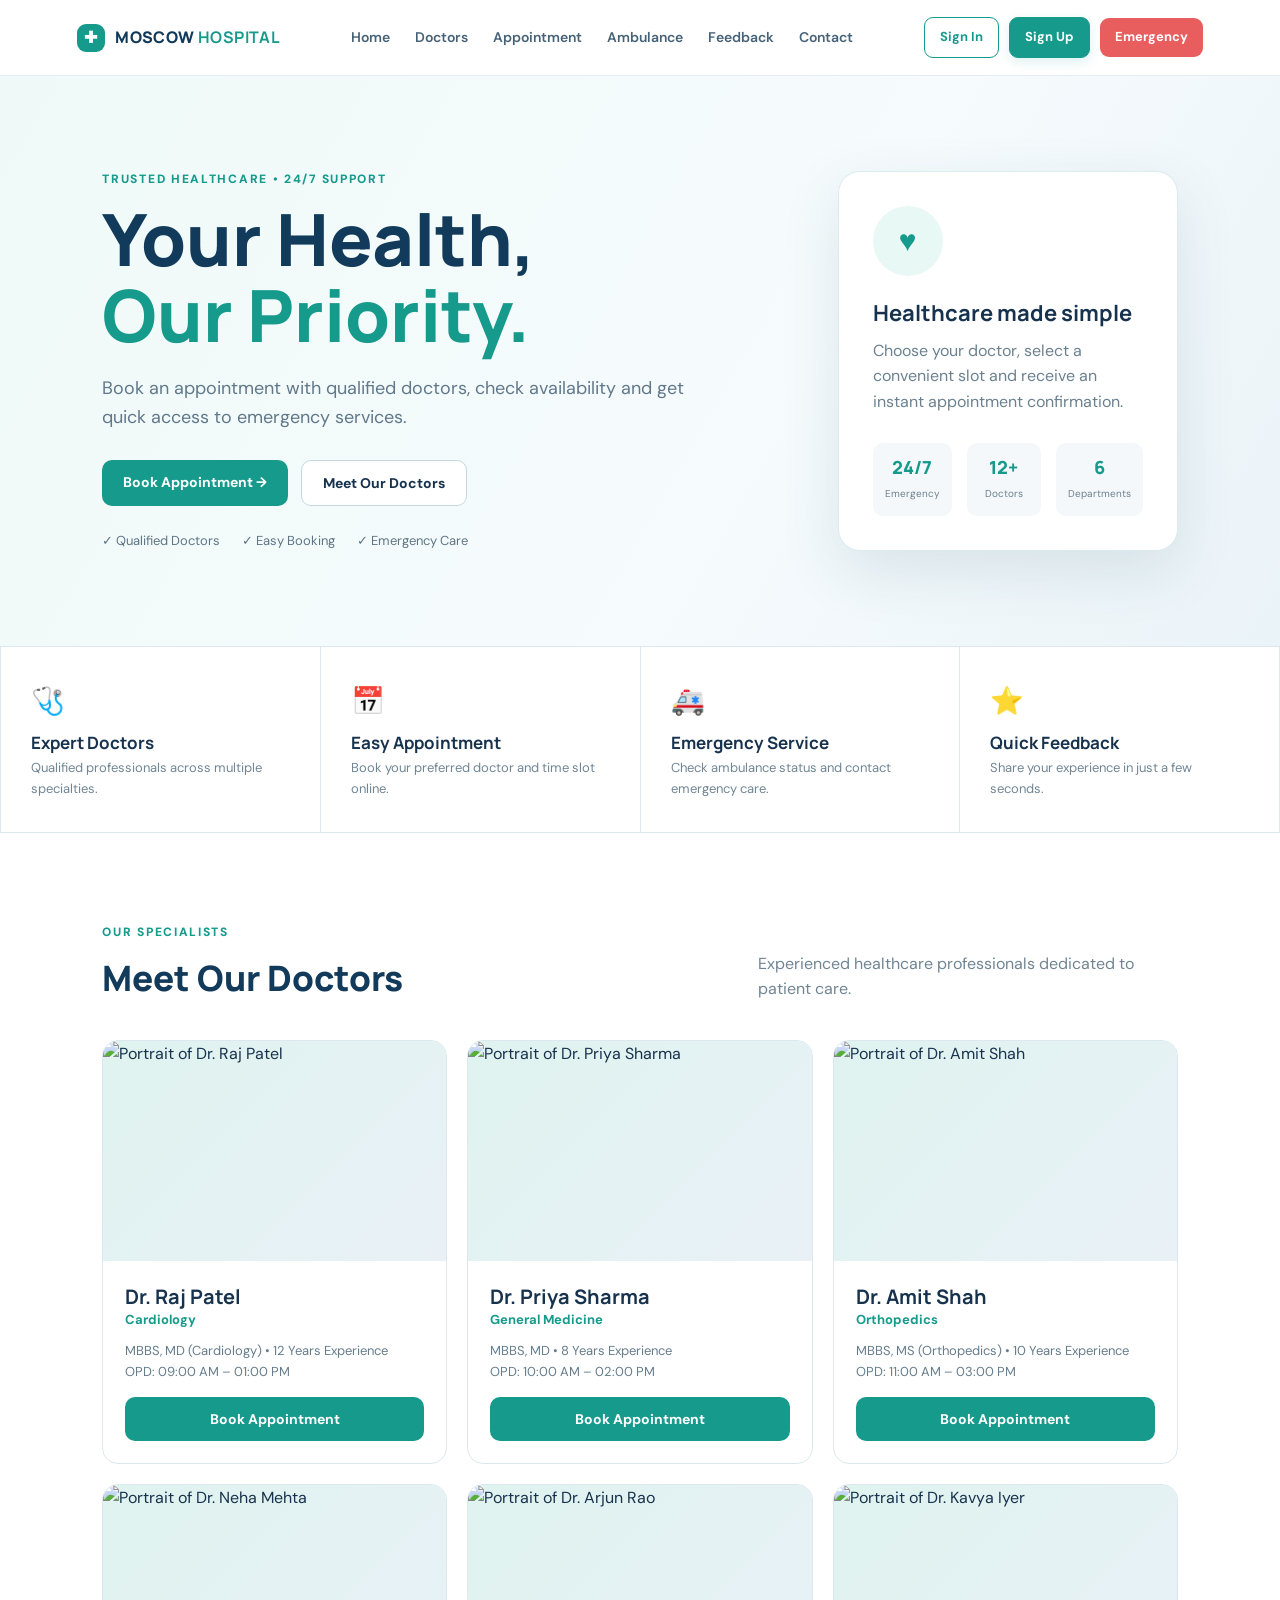
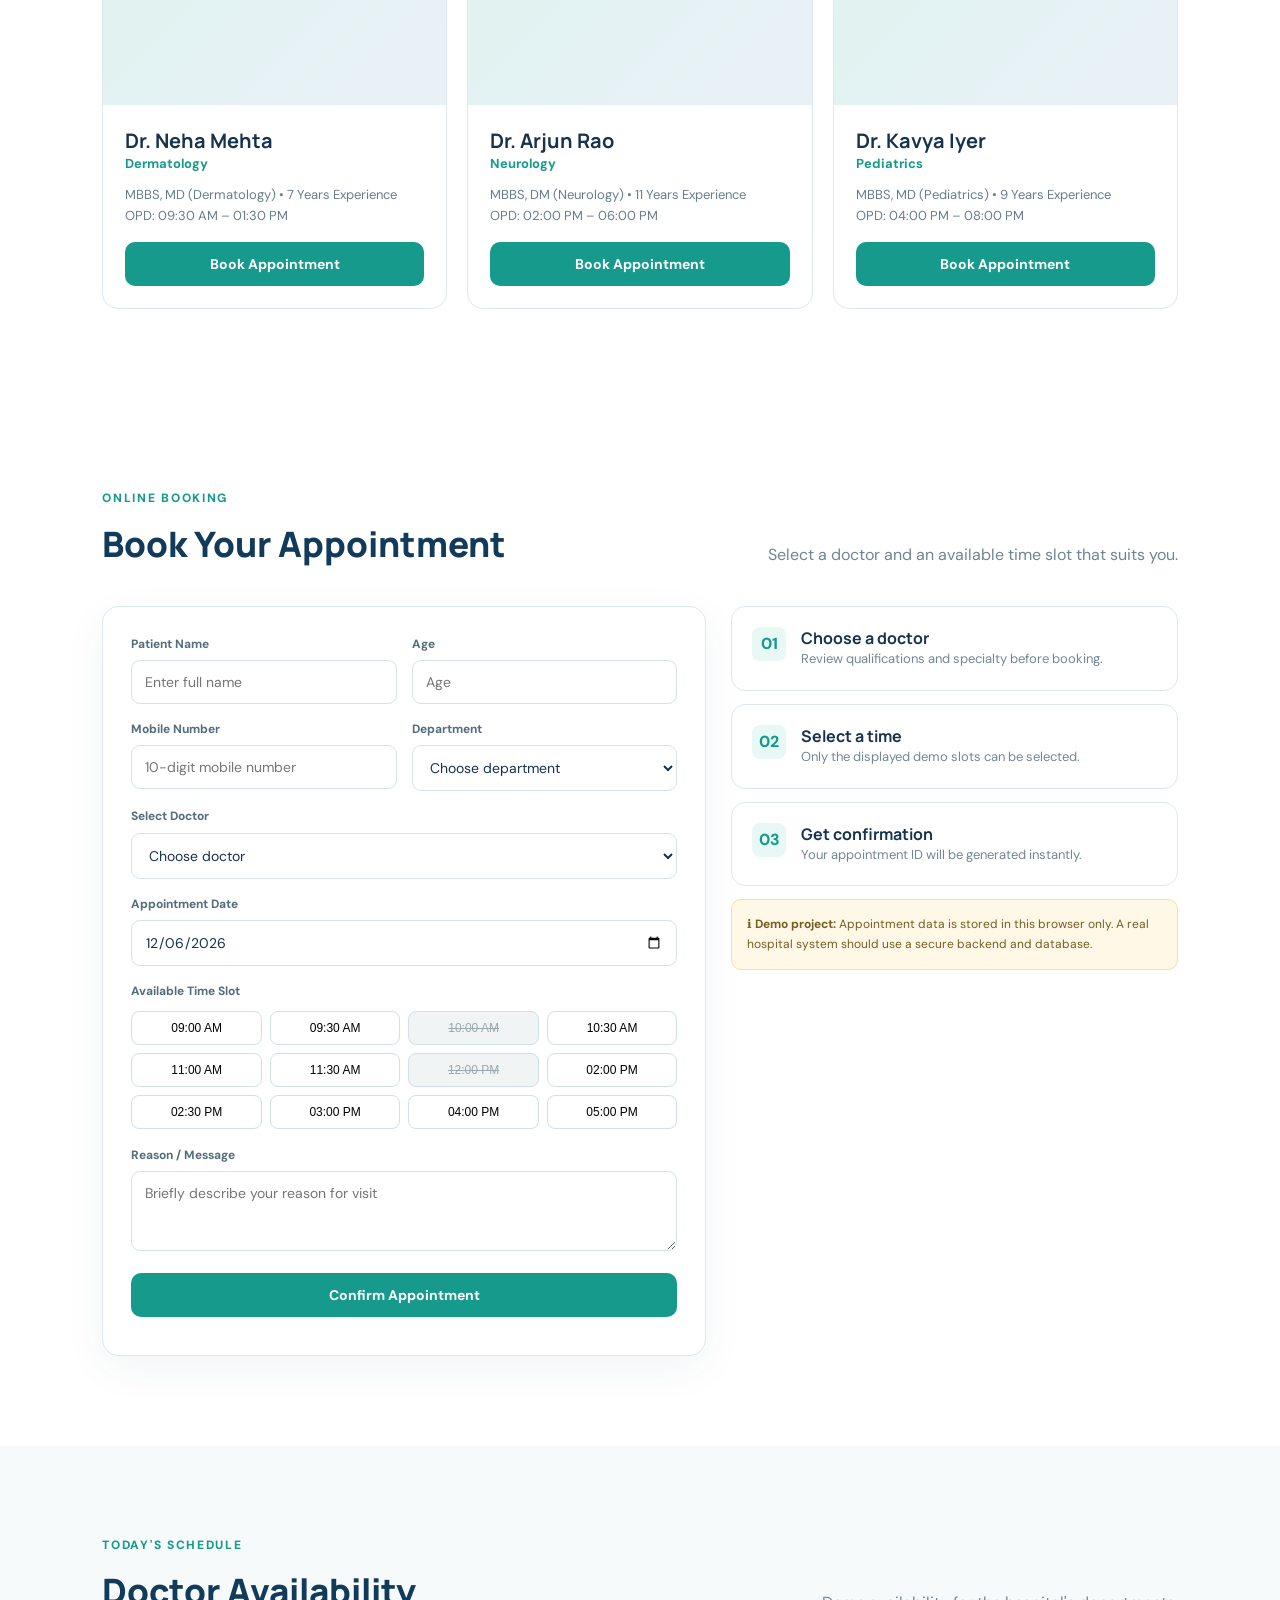
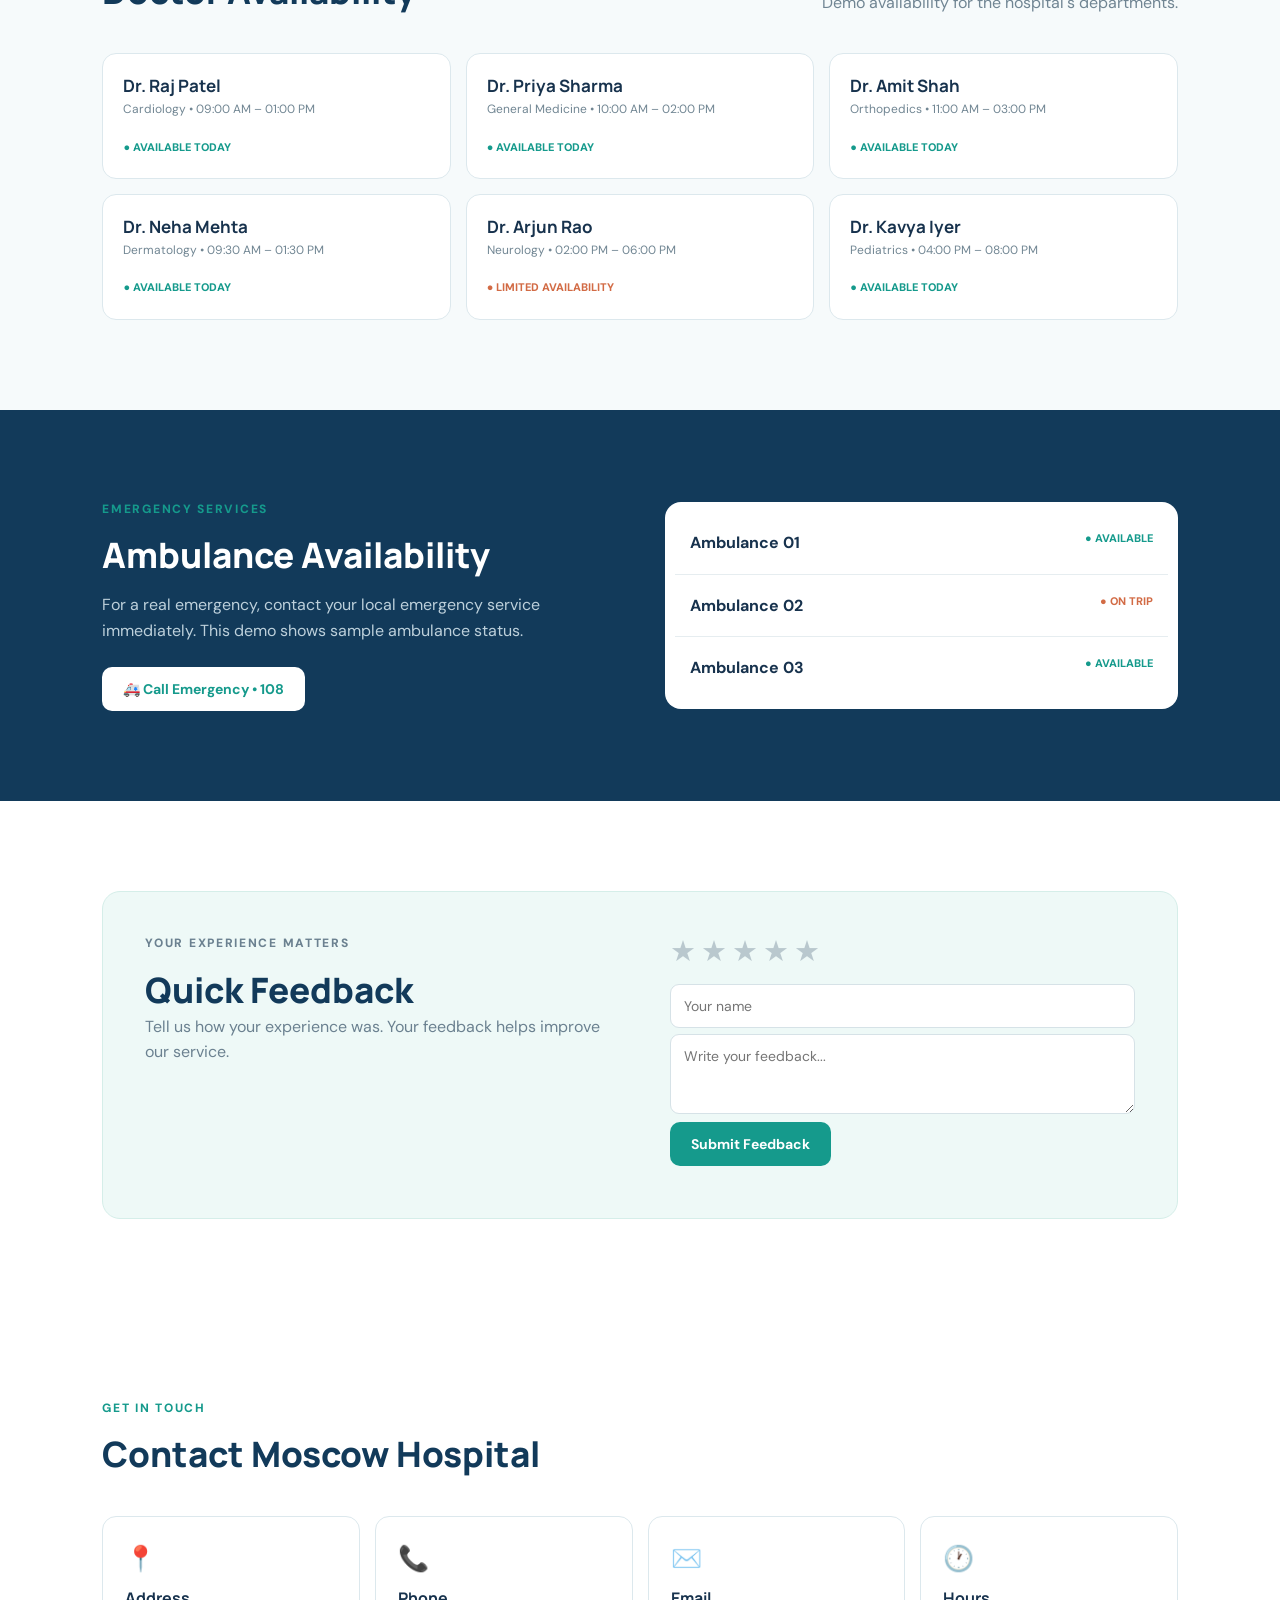
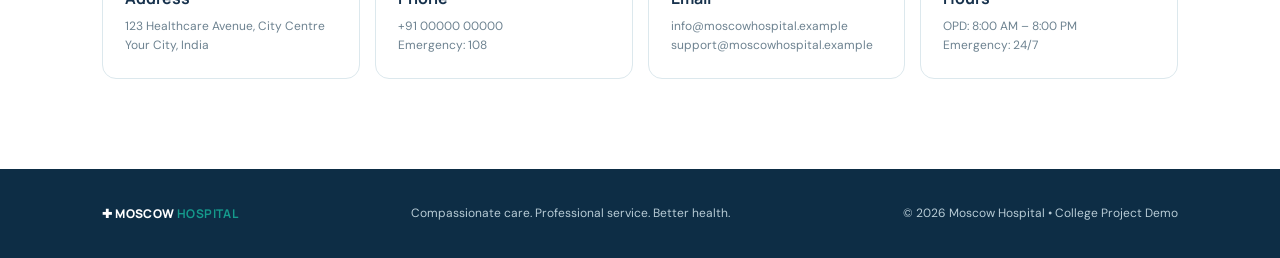
==== index.html @ c0f3699e "Project is Completed for Now Nothing to Change" ====
<!DOCTYPE html>
<html lang="en">
<head>
  <meta charset="UTF-8">
  <meta name="viewport" content="width=device-width, initial-scale=1.0">
  <title>Moscow Hospital | Appointment & Emergency Care</title>
  <link rel="stylesheet" href="css/style.css">
</head>
<body>
<header class="navbar">
  <div class="logo"><span>✚</span> MOSCOW <b>HOSPITAL</b></div>
  <nav>
    <a href="#home">Home</a><a href="#doctors">Doctors</a><a href="#appointment">Appointment</a>
    <a href="#ambulance">Ambulance</a><a href="#feedback">Feedback</a><a href="#contact">Contact</a>
  </nav>
  <div class="nav-actions">
    <a class="auth-btn signin-btn" href="#signin" id="openSignIn">Sign In</a>
    <a class="auth-btn signup-btn" href="#signup" id="openSignUp">Sign Up</a>
    <a class="emergency-mini" href="tel:+911080">Emergency</a>
  </div>
</header>

<main>
<section id="home" class="hero">
  <div class="hero-content">
    <p class="eyebrow">TRUSTED HEALTHCARE • 24/7 SUPPORT</p>
    <h1>Your Health,<br><span>Our Priority.</span></h1>
    <p class="hero-text">Book an appointment with qualified doctors, check availability and get quick access to emergency services.</p>
    <div class="hero-buttons">
      <a class="btn primary" href="#appointment">Book Appointment →</a>
      <a class="btn outline" href="#doctors">Meet Our Doctors</a>
    </div>
    <div class="trust-row"><span>✓ Qualified Doctors</span><span>✓ Easy Booking</span><span>✓ Emergency Care</span></div>
  </div>
  <div class="hero-card">
    <div class="pulse">♥</div>
    <h3>Healthcare made simple</h3>
    <p>Choose your doctor, select a convenient slot and receive an instant appointment confirmation.</p>
    <div class="stats"><div><strong>24/7</strong><small>Emergency</small></div><div><strong>12+</strong><small>Doctors</small></div><div><strong>6</strong><small>Departments</small></div></div>
  </div>
</section>

<section class="features">
  <div><span>🩺</span><h3>Expert Doctors</h3><p>Qualified professionals across multiple specialties.</p></div>
  <div><span>📅</span><h3>Easy Appointment</h3><p>Book your preferred doctor and time slot online.</p></div>
  <div><span>🚑</span><h3>Emergency Service</h3><p>Check ambulance status and contact emergency care.</p></div>
  <div><span>⭐</span><h3>Quick Feedback</h3><p>Share your experience in just a few seconds.</p></div>
</section>

<section id="doctors" class="section">
  <div class="section-heading"><div><p class="eyebrow">OUR SPECIALISTS</p><h2>Meet Our Doctors</h2></div><p>Experienced healthcare professionals dedicated to patient care.</p></div>
  <div class="doctor-grid" id="doctorGrid"></div>
</section>

<section id="appointment" class="section booking-section">
  <div class="section-heading"><div><p class="eyebrow">ONLINE BOOKING</p><h2>Book Your Appointment</h2></div><p>Select a doctor and an available time slot that suits you.</p></div>
  <div class="booking-layout">
    <form id="appointmentForm" class="form-card">
      <div class="form-row"><label>Patient Name<input id="patientName" required placeholder="Enter full name"></label><label>Age<input id="age" type="number" min="1" max="120" required placeholder="Age"></label></div>
      <div class="form-row"><label>Mobile Number<input id="mobile" required pattern="[0-9]{10}" placeholder="10-digit mobile number"></label><label>Department<select id="department" required></select></label></div>
      <label>Select Doctor<select id="doctor" required></select></label>
      <label>Appointment Date<input id="date" type="date" required></label>
      <label>Available Time Slot</label>
      <div id="slots" class="slots"></div>
      <label>Reason / Message<textarea id="reason" rows="3" placeholder="Briefly describe your reason for visit"></textarea></label>
      <button class="btn primary full" type="submit">Confirm Appointment</button>
      <p id="bookingMessage" class="message"></p>
    </form>
    <div class="appointment-info">
      <div class="info-box"><span>01</span><div><h3>Choose a doctor</h3><p>Review qualifications and specialty before booking.</p></div></div>
      <div class="info-box"><span>02</span><div><h3>Select a time</h3><p>Only the displayed demo slots can be selected.</p></div></div>
      <div class="info-box"><span>03</span><div><h3>Get confirmation</h3><p>Your appointment ID will be generated instantly.</p></div></div>
      <div class="notice">ℹ <b>Demo project:</b> Appointment data is stored in this browser only. A real hospital system should use a secure backend and database.</div>
    </div>
  </div>
</section>

<section id="availability" class="section light">
  <div class="section-heading"><div><p class="eyebrow">TODAY'S SCHEDULE</p><h2>Doctor Availability</h2></div><p>Demo availability for the hospital's departments.</p></div>
  <div class="availability-grid" id="availabilityGrid"></div>
</section>

<section id="ambulance" class="section ambulance-section">
  <div class="ambulance-content"><p class="eyebrow">EMERGENCY SERVICES</p><h2>Ambulance Availability</h2><p>For a real emergency, contact your local emergency service immediately. This demo shows sample ambulance status.</p><a class="btn white" href="tel:108">🚑 Call Emergency • 108</a></div>
  <div class="ambulance-board"><div class="amb-row"><b>Ambulance 01</b><span class="available">● AVAILABLE</span></div><div class="amb-row"><b>Ambulance 02</b><span class="busy">● ON TRIP</span></div><div class="amb-row"><b>Ambulance 03</b><span class="available">● AVAILABLE</span></div></div>
</section>

<section id="feedback" class="section">
  <div class="feedback-card">
    <div><p class="eyebrow">YOUR EXPERIENCE MATTERS</p><h2>Quick Feedback</h2><p>Tell us how your experience was. Your feedback helps improve our service.</p></div>
    <form id="feedbackForm"><div class="stars" id="stars"><button type="button" data-rating="1">★</button><button type="button" data-rating="2">★</button><button type="button" data-rating="3">★</button><button type="button" data-rating="4">★</button><button type="button" data-rating="5">★</button></div><input id="feedbackName" required placeholder="Your name"><textarea id="feedbackText" required rows="3" placeholder="Write your feedback..."></textarea><button class="btn primary" type="submit">Submit Feedback</button><p id="feedbackMessage" class="message"></p></form>
  </div>
</section>

<section id="contact" class="section contact">
  <div class="section-heading"><div><p class="eyebrow">GET IN TOUCH</p><h2>Contact Moscow Hospital</h2></div></div>
  <div class="contact-grid"><div><span>📍</span><h3>Address</h3><p>123 Healthcare Avenue, City Centre<br>Your City, India</p></div><div><span>📞</span><h3>Phone</h3><p>+91 00000 00000<br>Emergency: 108</p></div><div><span>✉️</span><h3>Email</h3><p>info@moscowhospital.example<br>support@moscowhospital.example</p></div><div><span>🕐</span><h3>Hours</h3><p>OPD: 8:00 AM – 8:00 PM<br>Emergency: 24/7</p></div></div>
</section>
</main>

<footer><div class="logo">✚ MOSCOW <b>HOSPITAL</b></div><p>Compassionate care. Professional service. Better health.</p><p>© 2026 Moscow Hospital • College Project Demo</p></footer>
<div id="modal" class="modal"><div class="modal-box"><button id="closeModal" class="close">×</button><div class="success-icon">✓</div><h2>Appointment Confirmed!</h2><p id="confirmation"></p><button class="btn primary" id="printBtn">Print Confirmation</button></div></div>
<div id="authModal" class="auth-modal" aria-hidden="true">
  <div class="auth-panel" role="dialog" aria-modal="true" aria-labelledby="authTitle">
    <button type="button" id="closeAuth" class="auth-close" aria-label="Close">×</button>
    <div class="auth-brand"><span>✚</span> MOSCOW <b>HOSPITAL</b></div>
    <p class="eyebrow" id="authEyebrow">WELCOME BACK</p>
    <h2 id="authTitle">Sign in to your account</h2>
    <p class="auth-intro">Manage your hospital appointments with ease.</p>
    <div class="auth-tabs">
      <button type="button" id="signInTab" class="auth-tab active">Sign In</button>
      <button type="button" id="signUpTab" class="auth-tab">Sign Up</button>
    </div>
    <form id="signInForm" class="auth-form">
      <label>Email address<input type="email" id="signInEmail" placeholder="you@example.com" required></label>
      <label>Password<input type="password" id="signInPassword" placeholder="Enter your password" required minlength="6"></label>
      <button type="submit" class="btn primary full">Sign In</button>
    </form>
    <form id="signUpForm" class="auth-form" hidden>
      <label>Full name<input type="text" id="signUpName" placeholder="Enter your full name" required></label>
      <label>Email address<input type="email" id="signUpEmail" placeholder="you@example.com" required></label>
      <label>Create password<input type="password" id="signUpPassword" placeholder="At least 6 characters" required minlength="6"></label>
      <button type="submit" class="btn primary full">Create Account</button>
    </form>
    <p id="authMessage" class="auth-message" role="status"></p>
    <p class="auth-disclaimer">Demo interface only. Secure sign-in requires a backend and database.</p>
  </div>
</div>
<script src="js/script.js"></script>
</body>
</html>
---- css/style.css ----
@import url('https://fonts.googleapis.com/css2?family=DM+Sans:wght@400;500;600;700&family=Manrope:wght@600;700;800&display=swap');
*{box-sizing:border-box;margin:0;padding:0}html{scroll-behavior:smooth}body{font-family:'DM Sans',sans-serif;color:#17324d;background:#fff;line-height:1.6}.navbar{height:76px;display:flex;align-items:center;justify-content:space-between;padding:0 6%;position:sticky;top:0;background:rgba(255,255,255,.96);backdrop-filter:blur(12px);z-index:20;border-bottom:1px solid #e7eef3}.logo{font-family:Manrope;font-weight:800;letter-spacing:.4px;color:#123a5a}.logo span{display:inline-grid;place-items:center;background:#159a8c;color:#fff;border-radius:9px;width:28px;height:28px;margin-right:7px}.logo b{color:#159a8c}nav{display:flex;gap:25px}nav a{color:#466277;text-decoration:none;font-size:14px;font-weight:600}nav a:hover{color:#159a8c}.emergency-mini{background:#e85d5d;color:white;text-decoration:none;padding:9px 15px;border-radius:9px;font-weight:700;font-size:13px}.hero{min-height:570px;padding:80px 8%;display:flex;align-items:center;justify-content:space-between;background:linear-gradient(120deg,#effaf8,#f6fbfd 60%,#eaf3f8);gap:50px}.hero-content{max-width:670px}.eyebrow{color:#159a8c;font-weight:800;font-size:12px;letter-spacing:1.7px;margin-bottom:12px}.hero h1{font:800 clamp(42px,6vw,72px)/1.05 Manrope;color:#123a5a}.hero h1 span{color:#159a8c}.hero-text{font-size:18px;color:#61788a;max-width:610px;margin:22px 0 28px}.hero-buttons{display:flex;gap:13px;flex-wrap:wrap}.btn{display:inline-block;border:0;border-radius:10px;padding:13px 21px;font:700 14px 'DM Sans';text-decoration:none;cursor:pointer;transition:.2s}.btn:hover{transform:translateY(-2px)}.primary{background:#159a8c;color:#fff}.outline{border:1px solid #c5d8e1;color:#17324d;background:#fff}.white{background:#fff;color:#159a8c}.full{width:100%}.trust-row{display:flex;gap:22px;flex-wrap:wrap;color:#5f7585;font-size:13px;margin-top:25px}.hero-card{width:340px;background:#fff;border:1px solid #dcebef;border-radius:22px;padding:34px;box-shadow:0 20px 60px rgba(30,80,100,.12)}.pulse{width:70px;height:70px;display:grid;place-items:center;background:#e8f8f5;border-radius:50%;font-size:30px;color:#159a8c;margin-bottom:22px}.hero-card h3{font:700 22px Manrope}.hero-card p{color:#6b8190;margin:10px 0 28px}.stats{display:flex;gap:15px}.stats div{flex:1;background:#f4f8fa;padding:12px;border-radius:10px;text-align:center}.stats strong{display:block;color:#159a8c;font:800 18px Manrope}.stats small{font-size:10px;color:#6b8190}.features{display:grid;grid-template-columns:repeat(4,1fr);gap:1px;background:#dce8ed;padding:1px}.features>div{background:#fff;padding:32px 30px}.features span{font-size:27px}.features h3{font:700 17px Manrope;margin:9px 0 4px}.features p{font-size:13px;color:#718695}.section{padding:90px 8%;scroll-margin-top:70px}.section.light{background:#f6fafb}.section-heading{display:flex;justify-content:space-between;gap:40px;align-items:end;margin-bottom:38px}.section-heading h2,.feedback-card h2,.ambulance-section h2{font:800 35px Manrope;color:#123a5a}.section-heading>p{color:#708593;max-width:420px}.doctor-grid{display:grid;grid-template-columns:repeat(3,1fr);gap:20px}.doctor-card{border:1px solid #dce8ed;border-radius:16px;overflow:hidden;background:#fff}.doctor-photo{height:220px;background:linear-gradient(135deg,#dff3ef,#e9f1f7);overflow:hidden;position:relative}.doctor-photo img{width:100%;height:100%;display:block;object-fit:cover;object-position:center 30%;transition:transform .35s ease}.doctor-card:hover .doctor-photo img{transform:scale(1.04)}.doctor-body{padding:22px}.doctor-body h3{font:700 20px Manrope}.specialty{color:#159a8c;font-weight:700;font-size:13px}.qual{font-size:13px;color:#667d8c;margin:10px 0 15px}.doctor-body button{width:100%}.booking-section{background:#fff}.booking-layout{display:grid;grid-template-columns:1.15fr .85fr;gap:25px}.form-card{border:1px solid #dce8ed;border-radius:17px;padding:28px;background:#fff;box-shadow:0 12px 40px rgba(30,70,90,.06)}label{display:block;font-size:12px;font-weight:700;color:#536d7d;margin-bottom:16px}input,select,textarea{width:100%;border:1px solid #d6e2e7;border-radius:9px;padding:12px 13px;margin-top:6px;font:14px 'DM Sans';outline:none;color:#17324d;background:#fff}input:focus,select:focus,textarea:focus{border-color:#159a8c;box-shadow:0 0 0 3px #159a8c18}.form-row{display:grid;grid-template-columns:1fr 1fr;gap:15px}.slots{display:grid;grid-template-columns:repeat(4,1fr);gap:8px;margin:-6px 0 17px}.slot{border:1px solid #cfe0e6;background:#fff;border-radius:8px;padding:9px 4px;font-size:12px;cursor:pointer}.slot:hover,.slot.selected{background:#159a8c;color:#fff;border-color:#159a8c}.slot.booked{background:#f1f4f5;color:#9aa8af;text-decoration:line-through;cursor:not-allowed}.message{font-size:13px;margin-top:10px;color:#159a8c;font-weight:700}.appointment-info{display:flex;flex-direction:column;gap:13px}.info-box{display:flex;gap:15px;padding:20px;border:1px solid #dce8ed;border-radius:14px}.info-box>span{background:#e8f8f5;color:#159a8c;width:34px;height:34px;border-radius:8px;display:grid;place-items:center;font-weight:800}.info-box h3{font:700 16px Manrope}.info-box p{font-size:13px;color:#728793}.notice{background:#fff8e7;border:1px solid #f2dfaa;padding:15px;border-radius:10px;color:#755e22;font-size:12px}.availability-grid{display:grid;grid-template-columns:repeat(3,1fr);gap:15px}.availability-card{background:#fff;border:1px solid #dce8ed;border-radius:14px;padding:20px}.availability-card h3{font:700 17px Manrope}.availability-card p{font-size:12px;color:#718693;margin:3px 0 13px}.status{font-size:11px;font-weight:800}.status.available{color:#159a8c}.status.busy{color:#d26b45}.ambulance-section{background:#123a5a;color:#fff;display:grid;grid-template-columns:1fr 1fr;gap:50px;align-items:center}.ambulance-section h2{color:#fff}.ambulance-section p:not(.eyebrow){color:#bdd0db;margin:13px 0 24px;max-width:560px}.ambulance-board{background:#fff;border-radius:16px;padding:10px}.amb-row{display:flex;justify-content:space-between;padding:18px 15px;border-bottom:1px solid #e6edf0;color:#17324d}.amb-row:last-child{border:0}.available{color:#159a8c;font-size:11px;font-weight:800}.busy{color:#d26b45;font-size:11px;font-weight:800}.feedback-card{background:#eef9f7;border:1px solid #d5eee9;border-radius:18px;padding:42px;display:grid;grid-template-columns:1fr 1fr;gap:60px}.feedback-card p{color:#6b8190}.stars{display:flex;gap:5px;margin-bottom:10px}.stars button{border:0;background:none;color:#b9c8ce;font-size:29px;cursor:pointer}.stars button.active{color:#f2b84b}.contact-grid{display:grid;grid-template-columns:repeat(4,1fr);gap:15px}.contact-grid>div{border:1px solid #dce8ed;border-radius:14px;padding:22px}.contact-grid span{font-size:25px}.contact-grid h3{font:700 16px Manrope;margin:8px 0}.contact-grid p{font-size:12px;color:#6d8290}footer{background:#0d2d45;color:#b7cbd5;padding:35px 8%;display:flex;align-items:center;justify-content:space-between;gap:20px;font-size:12px}footer .logo{color:#fff}.modal{display:none;position:fixed;inset:0;background:#09253899;z-index:50;align-items:center;justify-content:center;padding:20px}.modal.show{display:flex}.modal-box{background:#fff;border-radius:18px;padding:38px;max-width:450px;width:100%;text-align:center;position:relative}.close{position:absolute;right:15px;top:10px;border:0;background:none;font-size:28px;color:#718693;cursor:pointer}.success-icon{margin:auto auto 14px;width:60px;height:60px;border-radius:50%;display:grid;place-items:center;background:#e8f8f5;color:#159a8c;font-size:30px;font-weight:800}.modal-box h2{font:800 25px Manrope}.modal-box p{color:#6c8290;margin:10px 0 22px;font-size:14px}@media(max-width:900px){nav{display:none}.hero{padding:60px 6%;flex-direction:column;align-items:flex-start}.hero-card{width:100%}.features,.doctor-grid,.availability-grid,.contact-grid{grid-template-columns:1fr 1fr}.booking-layout,.ambulance-section,.feedback-card{grid-template-columns:1fr}.section{padding:65px 6%}.section-heading{display:block}.section-heading>p{margin-top:10px}footer{flex-direction:column;align-items:flex-start}}@media(max-width:560px){.features,.doctor-grid,.availability-grid,.contact-grid,.form-row{grid-template-columns:1fr}.navbar{padding:0 4%}.emergency-mini{display:none}.hero{min-height:auto}.hero h1{font-size:44px}.slots{grid-template-columns:repeat(2,1fr)}.feedback-card{padding:25px}}

/* Header sign-in and sign-up actions */
.nav-actions{display:flex;align-items:center;gap:10px;flex-shrink:0}
.auth-btn{display:inline-flex;align-items:center;justify-content:center;padding:9px 15px;border-radius:9px;text-decoration:none;font-size:13px;font-weight:700;transition:.2s;white-space:nowrap}
.signin-btn{color:#159a8c;border:1px solid #159a8c;background:#fff}
.signin-btn:hover{background:#e8f8f5}
.signup-btn{color:#fff;background:#159a8c;border:1px solid #159a8c;box-shadow:0 4px 12px #159a8c24}
.signup-btn:hover{background:#117f75;transform:translateY(-1px)}
.auth-modal{display:none;position:fixed;inset:0;z-index:100;background:rgba(9,37,56,.64);backdrop-filter:blur(5px);align-items:center;justify-content:center;padding:20px}
.auth-modal.show{display:flex}
.auth-panel{position:relative;width:100%;max-width:440px;max-height:90vh;overflow:auto;background:#fff;border:1px solid #dcebef;border-radius:22px;padding:32px;box-shadow:0 24px 80px rgba(8,40,60,.25)}
.auth-close{position:absolute;right:17px;top:12px;border:0;background:none;font-size:30px;color:#718693;cursor:pointer}
.auth-brand{font-family:Manrope;font-weight:800;color:#123a5a;margin-bottom:25px;font-size:15px}
.auth-brand span{display:inline-grid;place-items:center;background:#159a8c;color:#fff;border-radius:8px;width:26px;height:26px;margin-right:6px}
.auth-brand b{color:#159a8c}
.auth-panel h2{font:800 25px Manrope;color:#123a5a;line-height:1.25}
.auth-intro{color:#718695;font-size:13px;margin:9px 0 20px}
.auth-tabs{display:grid;grid-template-columns:1fr 1fr;gap:5px;padding:5px;background:#f1f7f8;border-radius:10px;margin-bottom:20px}
.auth-tab{border:0;border-radius:7px;padding:10px;background:transparent;color:#61788a;font-weight:700;cursor:pointer}
.auth-tab.active{background:#fff;color:#159a8c;box-shadow:0 2px 8px #17324d12}
.auth-form label{margin-bottom:13px}
.auth-form input{margin-top:6px}
.auth-message{min-height:20px;font-size:12px;font-weight:700;color:#159a8c;margin-top:10px}
.auth-disclaimer{font-size:11px;color:#8798a2;border-top:1px solid #edf1f3;padding-top:13px;margin-top:12px}
@media(max-width:1100px){.navbar{padding:0 3%}nav{gap:13px}nav a{font-size:12px}.auth-btn{padding:8px 10px}}
@media(max-width:900px){.navbar{height:auto;min-height:76px;flex-wrap:wrap;gap:10px;padding:12px 5%}.nav-actions{margin-left:auto}.emergency-mini{display:inline-flex}nav{display:none}}
@media(max-width:480px){.nav-actions{gap:6px}.auth-btn{font-size:12px;padding:8px}.emergency-mini{display:none}.auth-panel{padding:25px 21px}}
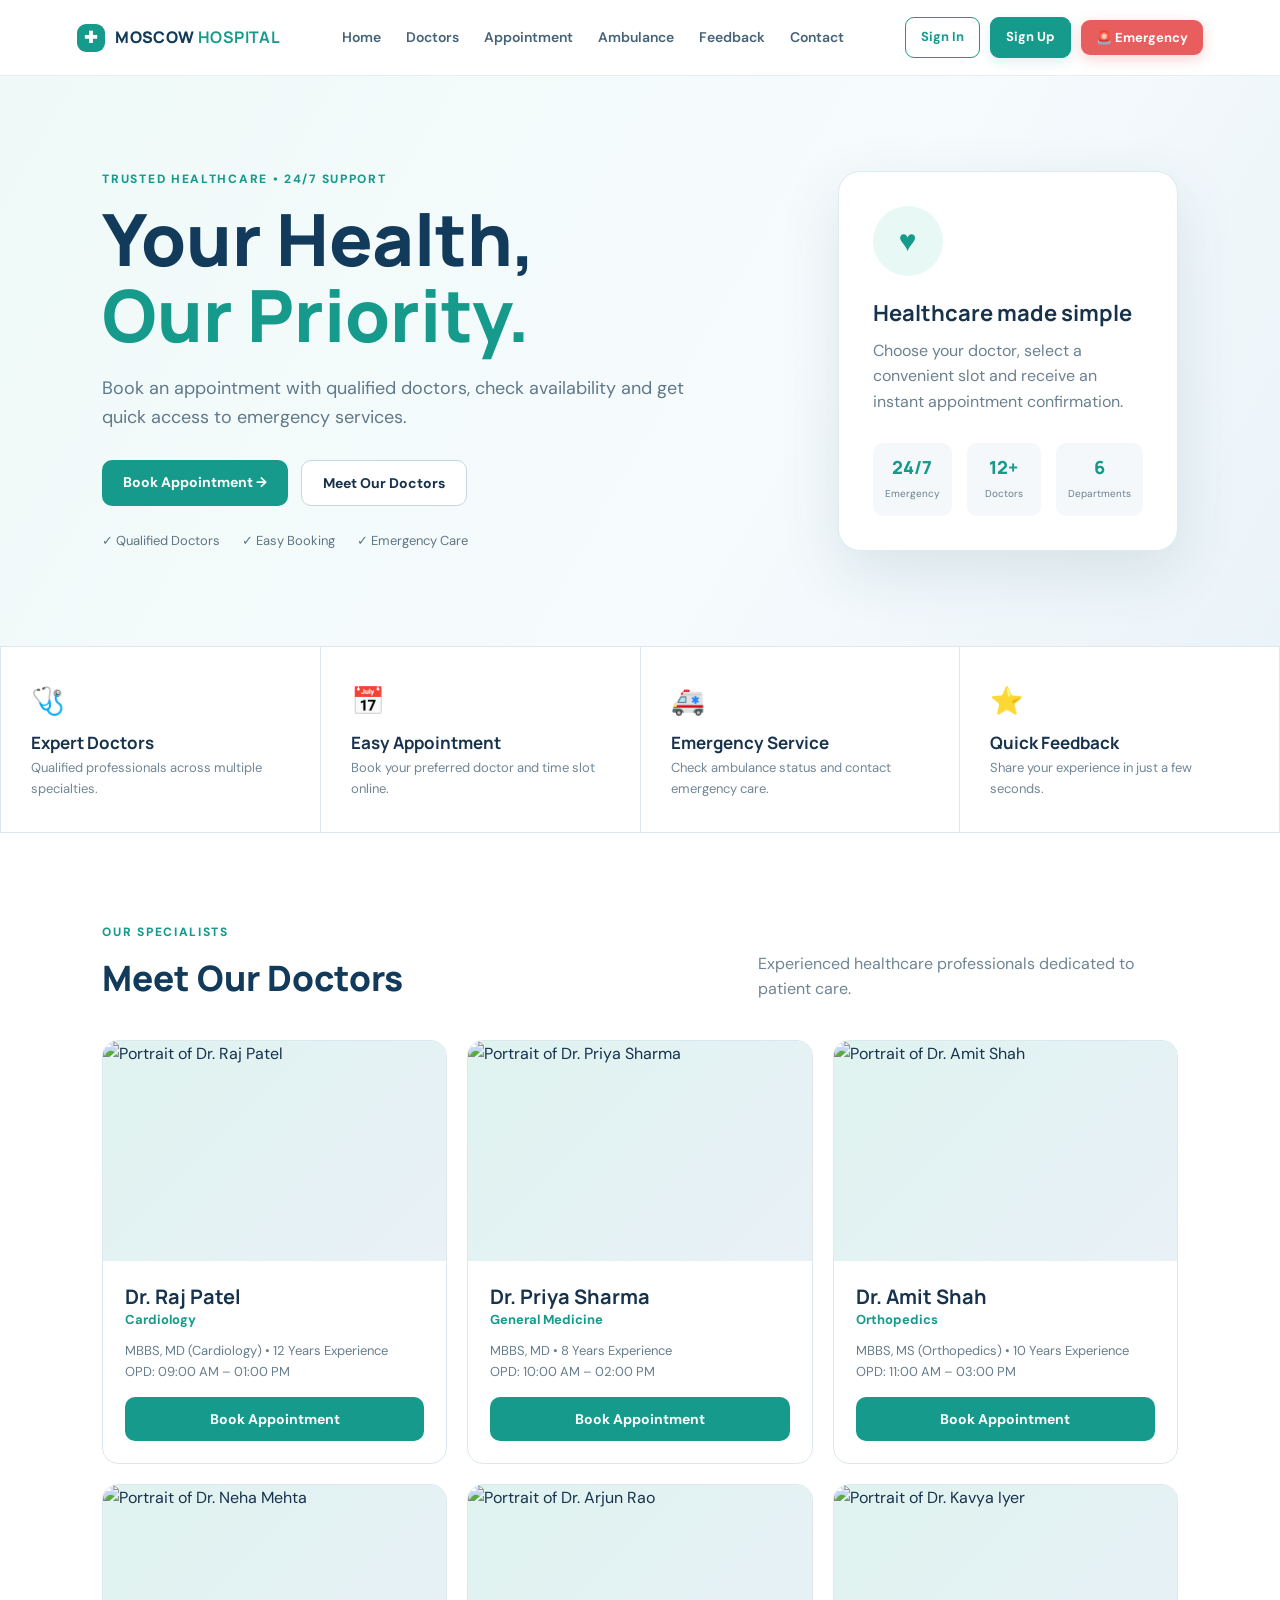
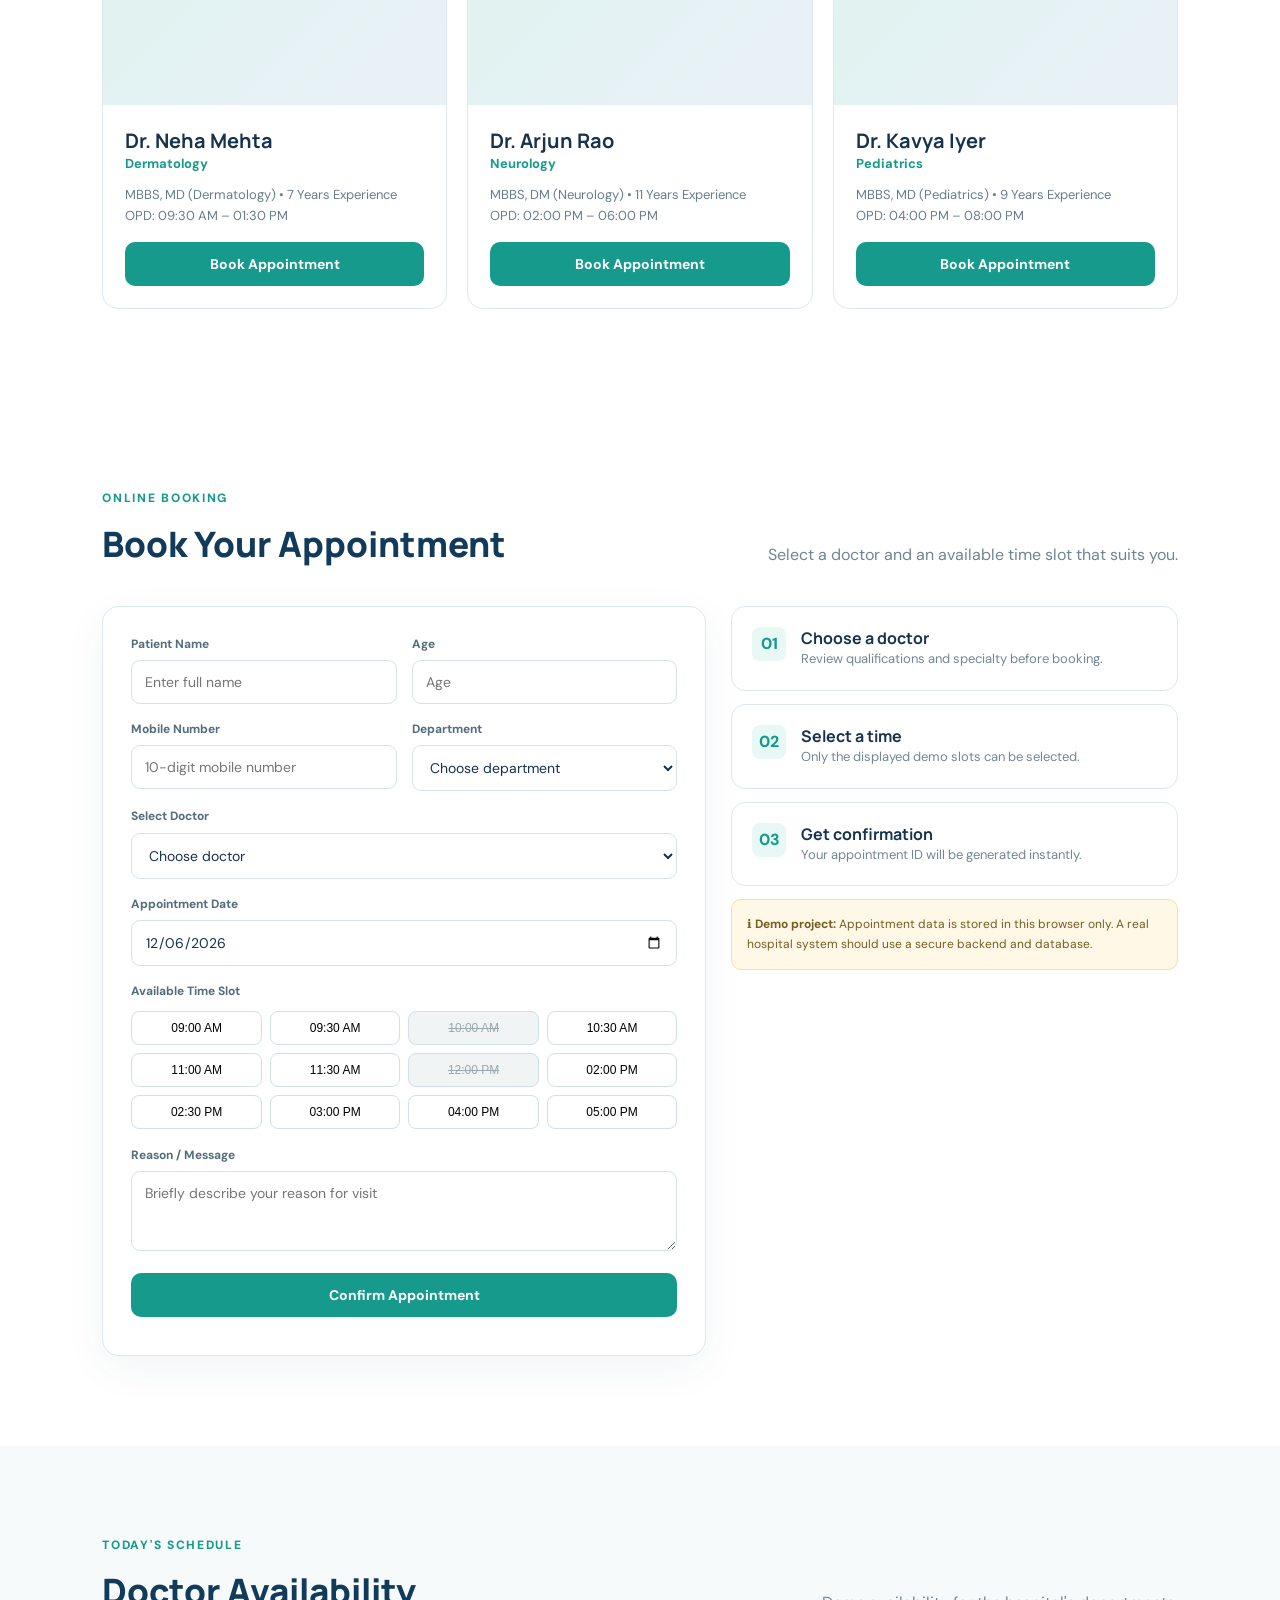
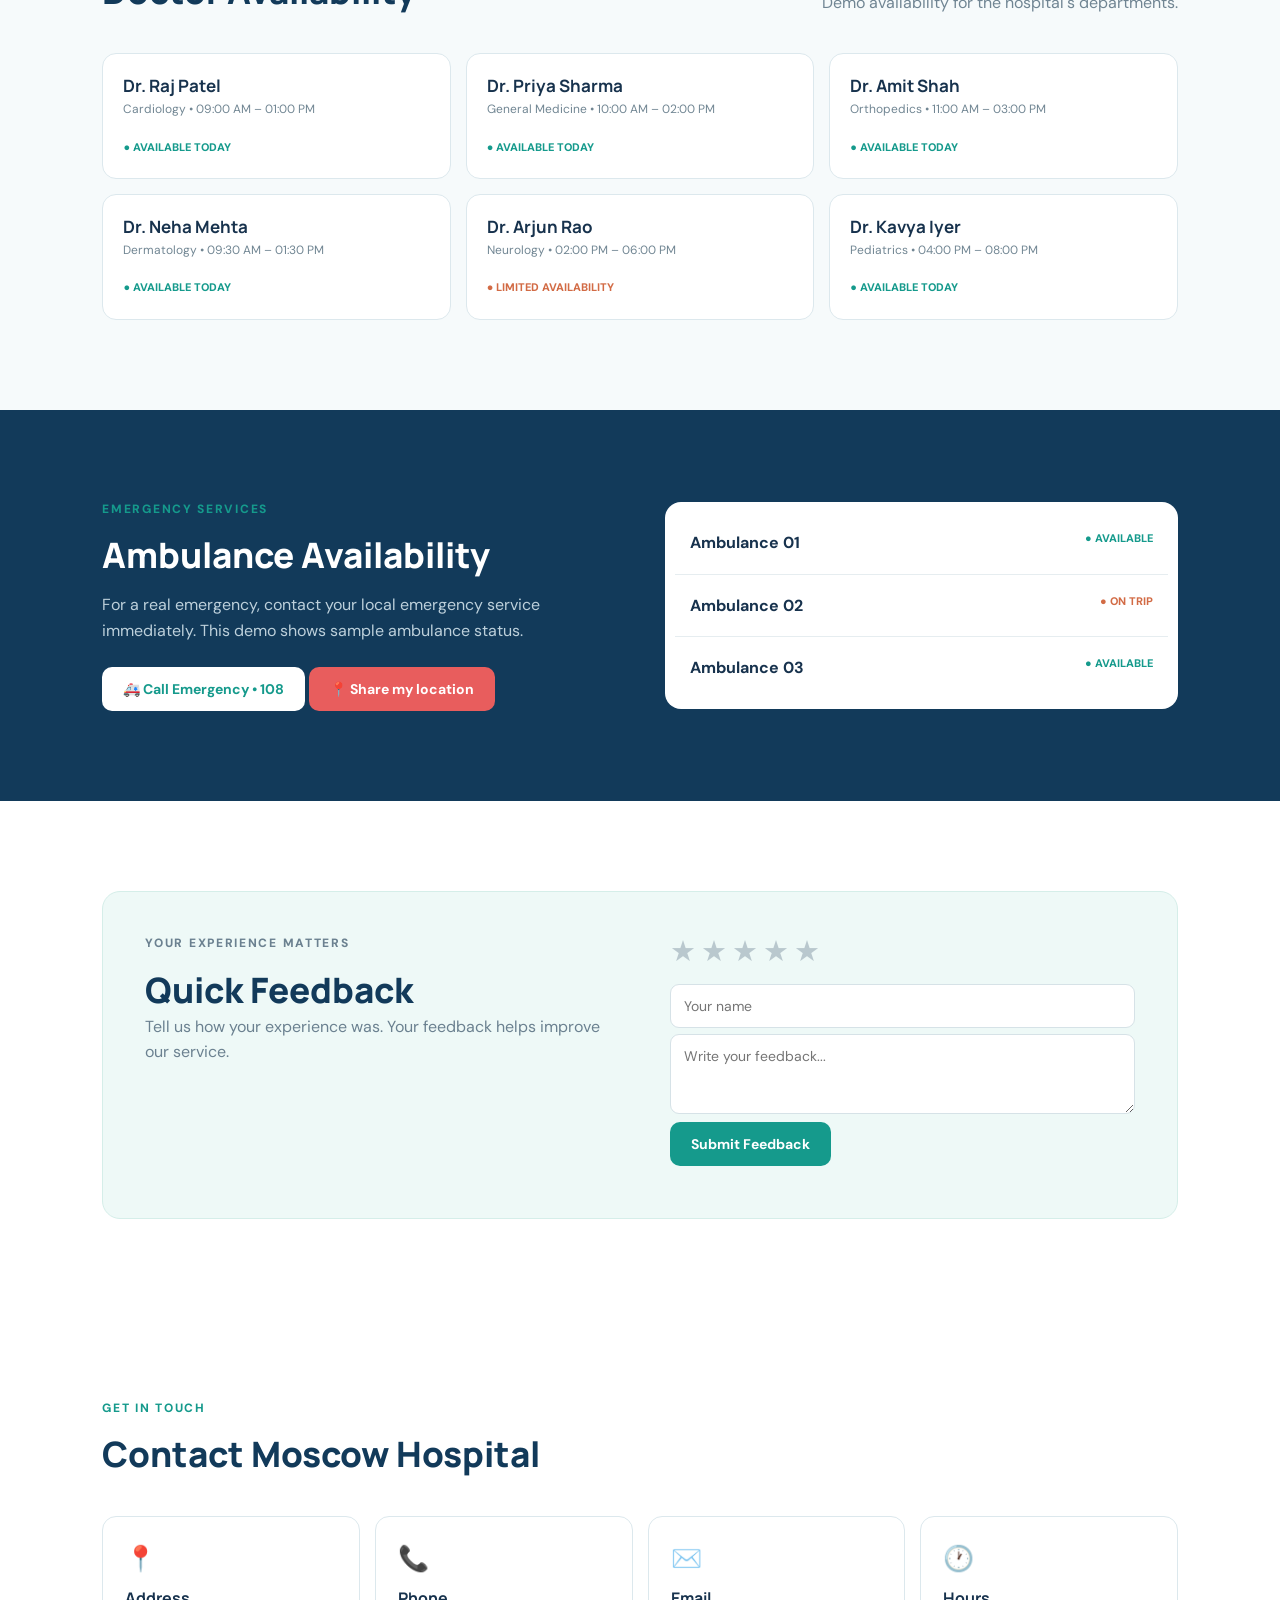
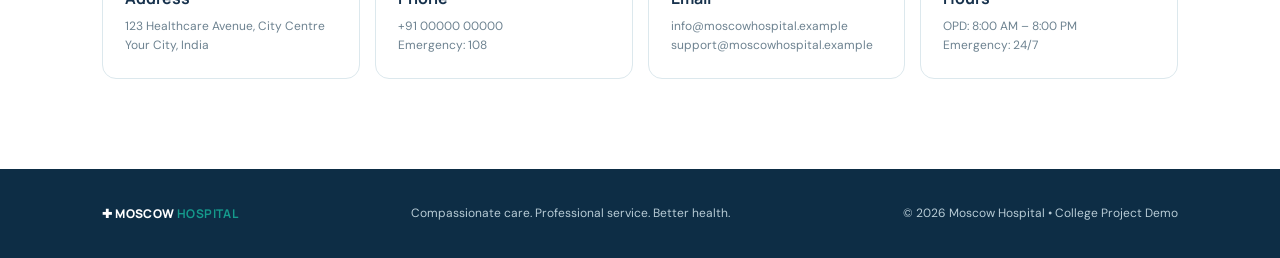
==== commit 9748272f: "Changes are Update Successfully" ====
--- a/index.html
+++ b/index.html
@@ -5,6 +5,8 @@
   <meta name="viewport" content="width=device-width, initial-scale=1.0">
   <title>Moscow Hospital | Appointment & Emergency Care</title>
   <link rel="stylesheet" href="css/style.css">
+  <link rel="stylesheet" href="css/emergency.css">
+  <link rel="stylesheet" href="css/animations.css">
 </head>
 <body>
 <header class="navbar">
@@ -16,7 +18,7 @@
   <div class="nav-actions">
     <a class="auth-btn signin-btn" href="#signin" id="openSignIn">Sign In</a>
     <a class="auth-btn signup-btn" href="#signup" id="openSignUp">Sign Up</a>
-    <a class="emergency-mini" href="tel:+911080">Emergency</a>
+    <button type="button" class="emergency-mini" id="openEmergency" data-open-emergency aria-haspopup="dialog">🚨 Emergency</button>
   </div>
 </header>
 
@@ -81,7 +83,7 @@
 </section>
 
 <section id="ambulance" class="section ambulance-section">
-  <div class="ambulance-content"><p class="eyebrow">EMERGENCY SERVICES</p><h2>Ambulance Availability</h2><p>For a real emergency, contact your local emergency service immediately. This demo shows sample ambulance status.</p><a class="btn white" href="tel:108">🚑 Call Emergency • 108</a></div>
+  <div class="ambulance-content"><p class="eyebrow">EMERGENCY SERVICES</p><h2>Ambulance Availability</h2><p>For a real emergency, contact your local emergency service immediately. This demo shows sample ambulance status.</p><a class="btn white" href="tel:108">🚑 Call Emergency • 108</a> <button type="button" class="btn em-red" data-open-emergency>📍 Share my location</button></div>
   <div class="ambulance-board"><div class="amb-row"><b>Ambulance 01</b><span class="available">● AVAILABLE</span></div><div class="amb-row"><b>Ambulance 02</b><span class="busy">● ON TRIP</span></div><div class="amb-row"><b>Ambulance 03</b><span class="available">● AVAILABLE</span></div></div>
 </section>
 
@@ -115,6 +117,7 @@
       <label>Email address<input type="email" id="signInEmail" placeholder="you@example.com" required></label>
       <label>Password<input type="password" id="signInPassword" placeholder="Enter your password" required minlength="6"></label>
       <button type="submit" class="btn primary full">Sign In</button>
+      <div class="auth-switch"><button type="button" id="goSignUp" class="create-account-btn">Create an account <span aria-hidden="true">→</span></button></div>
     </form>
     <form id="signUpForm" class="auth-form" hidden>
       <label>Full name<input type="text" id="signUpName" placeholder="Enter your full name" required></label>
@@ -126,6 +129,35 @@
     <p class="auth-disclaimer">Demo interface only. Secure sign-in requires a backend and database.</p>
   </div>
 </div>
+<div id="emModal" class="em-modal" aria-hidden="true">
+  <div class="em-panel" role="dialog" aria-modal="true" aria-labelledby="emTitle">
+    <button type="button" id="emClose" class="em-close" aria-label="Close">×</button>
+    <div class="em-head"><span class="em-siren">🚨</span><div><p class="eyebrow">EMERGENCY ASSIST</p><h2 id="emTitle">Share your live location with the hospital</h2></div></div>
+    <div id="emStatus" class="em-status" role="status" aria-live="polite"></div>
+    <div id="emMapWrap" class="em-map" hidden><iframe id="emMap" title="Map showing your current location" loading="lazy"></iframe></div>
+    <div id="emCoords" class="em-coords" hidden></div>
+    <div class="em-fields">
+      <label class="wide">What is the emergency? (optional)
+        <select id="emType"><option value="">Not specified</option><option>Chest pain / heart</option><option>Accident / injury</option><option>Breathing difficulty</option><option>Stroke symptoms</option><option>Pregnancy / delivery</option><option>Child emergency</option><option>Other</option></select></label>
+      <label>Your name (optional)<input id="emName" autocomplete="name" placeholder="Name"></label>
+      <label>Mobile (optional)<input id="emPhone" type="tel" inputmode="numeric" autocomplete="tel" maxlength="10" placeholder="10-digit number"></label>
+    </div>
+    <div class="em-actions">
+      <button type="button" id="emSend" class="btn em-send" disabled>Send my location to hospital</button>
+      <a id="emCall" class="btn em-call" href="tel:108">📞 Call 108</a>
+      <button type="button" id="emRetry" class="btn outline" hidden>Retry location</button>
+    </div>
+    <div id="emSent" class="em-sent" hidden></div>
+    <div id="emBackup" class="em-backup" hidden>
+      <a id="emWhatsApp" class="btn outline" href="#" target="_blank" rel="noopener" hidden>Send via WhatsApp</a>
+      <button type="button" id="emShare" class="btn outline">Share / copy location link</button>
+    </div>
+    <p class="em-privacy">🔒 Your location is shared only when you tap Send, and only used to direct help to you. In a life-threatening emergency, always call too.</p>
+  </div>
+</div>
+<script src="js/config.js"></script>
 <script src="js/script.js"></script>
+<script src="js/emergency.js"></script>
+<script src="js/animations.js"></script>
 </body>
 </html>
--- a/css/emergency.css
+++ b/css/emergency.css
@@ -0,0 +1,54 @@
+/* Emergency button + location-sharing modal */
+button.emergency-mini{border:0;cursor:pointer;font-family:'DM Sans',sans-serif;display:inline-flex;align-items:center;gap:6px;box-shadow:0 4px 14px #e85d5d44;animation:emPulse 2.4s infinite}
+button.emergency-mini:hover{background:#d44a4a}
+button.emergency-mini:focus-visible,.em-panel button:focus-visible,.em-panel a:focus-visible{outline:3px solid #123a5a;outline-offset:2px}
+@keyframes emPulse{0%,100%{box-shadow:0 4px 14px #e85d5d44}50%{box-shadow:0 0 0 7px #e85d5d22}}
+@media(prefers-reduced-motion:reduce){button.emergency-mini{animation:none}.em-spin{animation:none}}
+/* The original CSS hid the Emergency button on phones – keep it visible everywhere */
+@media(max-width:560px){.emergency-mini{display:inline-flex!important;padding:8px 10px;font-size:12px}}
+@media(max-width:480px){.emergency-mini{display:inline-flex!important}.auth-btn{padding:8px 9px}}
+
+.btn.em-red{background:#e85d5d;color:#fff}
+.em-modal{display:none;position:fixed;inset:0;z-index:200;background:rgba(9,37,56,.72);backdrop-filter:blur(5px);align-items:center;justify-content:center;padding:16px}
+.em-modal.show{display:flex}
+.em-panel{position:relative;width:100%;max-width:520px;max-height:94vh;overflow:auto;background:#fff;border-radius:20px;padding:26px;border-top:6px solid #e85d5d;box-shadow:0 24px 80px rgba(8,40,60,.35)}
+.em-close{position:absolute;right:14px;top:8px;border:0;background:none;font-size:30px;color:#718693;cursor:pointer}
+.em-head{display:flex;gap:13px;align-items:center;margin-bottom:14px;padding-right:24px}
+.em-siren{font-size:30px}
+.em-head .eyebrow{color:#e85d5d;margin:0}
+.em-head h2{font:800 21px/1.25 Manrope;color:#123a5a}
+.em-status{border-radius:10px;padding:11px 13px;font-size:13px;line-height:1.5;margin-bottom:12px;background:#eef5f8;color:#2c4a5f}
+.em-status.ok{background:#e8f8f5;color:#0f6f65}
+.em-status.warn{background:#fff8e7;color:#7a5f17}
+.em-status.error{background:#fdecec;color:#a63a3a}
+.em-status a{color:inherit;font-weight:700}
+.em-spin{display:inline-block;width:13px;height:13px;border:2px solid #9bb7c6;border-top-color:#159a8c;border-radius:50%;animation:emSpin .8s linear infinite;vertical-align:-2px}
+@keyframes emSpin{to{transform:rotate(360deg)}}
+.em-map{border-radius:12px;overflow:hidden;border:1px solid #dce8ed;margin-bottom:10px;height:170px}
+.em-map iframe{width:100%;height:100%;border:0;display:block}
+.em-coords{display:flex;gap:16px;flex-wrap:wrap;align-items:center;font-size:12px;color:#536d7d;margin-bottom:14px}
+.em-coords small{display:block;color:#8aa0ad}
+.em-coords b{color:#123a5a;font-size:13px}
+.em-coords a{margin-left:auto;color:#159a8c;font-weight:700;text-decoration:none}
+.em-fields{display:grid;grid-template-columns:1fr 1fr;gap:10px;margin-bottom:6px}
+.em-fields label{margin:0}
+.em-fields label.wide{grid-column:1/-1}
+.em-fields input,.em-fields select{margin-top:4px;padding:10px 11px}
+.em-actions{display:flex;gap:9px;flex-wrap:wrap;margin-top:6px}
+.em-actions .btn{flex:1 1 auto;text-align:center;font-size:14px}
+.em-actions .em-send{flex:2 1 220px;background:#e85d5d;color:#fff;padding:15px 18px;font-size:15px}
+.em-actions .em-send:disabled{background:#e8aaaa;cursor:not-allowed;transform:none}
+.em-actions .em-call{background:#123a5a;color:#fff}
+.em-sent{margin-top:12px;font-size:12px;color:#536d7d;background:#f4f8fa;border-radius:10px;padding:10px 12px}
+.em-backup{display:flex;gap:8px;flex-wrap:wrap;margin-top:12px}
+.em-backup .btn{font-size:12px;padding:9px 12px}
+.em-privacy{font-size:11px;color:#8aa0ad;margin-top:14px}
+@media(max-width:480px){.em-panel{padding:20px 16px}.em-fields{grid-template-columns:1fr}}
+.em-modal [hidden]{display:none!important}
+/* Phones: keep Send / Call always reachable without scrolling */
+@media(max-width:560px){
+  .em-map{height:120px}
+  .em-actions{position:sticky;bottom:-20px;background:#fff;padding:12px 0 14px;margin:6px 0 0;box-shadow:0 -10px 14px -8px rgba(0,0,0,.08);z-index:2}
+  .em-actions .em-send{flex:1 1 100%}
+  .em-actions .em-call{flex:1 1 100%}
+}
--- a/css/animations.css
+++ b/css/animations.css
@@ -0,0 +1,62 @@
+/* ===== Smooth transitions: pop-ups, buttons ===== */
+:root{--ease-out:cubic-bezier(.22,1,.36,1);--ease-soft:cubic-bezier(.4,0,.2,1)}
+
+/* ---- Pop-ups (Sign In / Sign Up / Emergency / Appointment confirmation) ----
+   They stay in the layout and fade + slide instead of popping in with display:none. */
+.auth-modal,.em-modal,.modal{
+  display:flex;opacity:0;visibility:hidden;pointer-events:none;
+  transition:opacity .35s var(--ease-soft),visibility 0s linear .35s,backdrop-filter .35s var(--ease-soft);
+  backdrop-filter:blur(0)}
+.auth-modal.show,.em-modal.show,.modal.show{
+  opacity:1;visibility:visible;pointer-events:auto;
+  transition:opacity .35s var(--ease-soft),visibility 0s,backdrop-filter .35s var(--ease-soft);
+  backdrop-filter:blur(5px)}
+
+.auth-panel,.em-panel,.modal-box{
+  transform:translateY(34px) scale(.95);opacity:0;
+  transition:transform .45s var(--ease-out),opacity .3s var(--ease-soft)}
+.auth-modal.show .auth-panel,.em-modal.show .em-panel,.modal.show .modal-box{
+  transform:none;opacity:1;transition-delay:.05s}
+
+/* Emergency modal gets a slightly more urgent entrance + one gentle red glow */
+.em-modal.show .em-panel{animation:emGlow 1.2s var(--ease-soft) .2s 1}
+@keyframes emGlow{0%{box-shadow:0 24px 80px rgba(8,40,60,.35),0 0 0 0 rgba(232,93,93,.45)}100%{box-shadow:0 24px 80px rgba(8,40,60,.35),0 0 0 26px rgba(232,93,93,0)}}
+.em-modal.show .em-siren{display:inline-block;animation:sirenWiggle .9s var(--ease-soft) .25s 1}
+@keyframes sirenWiggle{0%,100%{transform:rotate(0)}20%{transform:rotate(-14deg)}40%{transform:rotate(12deg)}60%{transform:rotate(-8deg)}80%{transform:rotate(5deg)}}
+
+/* Content that appears inside the pop-ups fades up smoothly */
+.em-map:not([hidden]),.em-coords:not([hidden]),.em-sent:not([hidden]),.em-backup:not([hidden]),.em-status{animation:fadeUp .45s var(--ease-out) both}
+.auth-form:not([hidden]){animation:fadeUp .4s var(--ease-out) both}
+.auth-message:not(:empty){animation:fadeUp .3s var(--ease-out) both}
+@keyframes fadeUp{from{opacity:0;transform:translateY(10px)}to{opacity:1;transform:none}}
+.auth-tab{transition:background .25s var(--ease-soft),color .25s var(--ease-soft),box-shadow .25s var(--ease-soft)}
+.auth-panel h2,.auth-eyebrow,#authEyebrow{transition:opacity .2s}
+
+/* ---- Header buttons: press feedback + click ripple ---- */
+.auth-btn,.emergency-mini{position:relative;overflow:hidden;
+  transition:transform .25s var(--ease-out),box-shadow .25s var(--ease-soft),background-color .25s var(--ease-soft),color .25s var(--ease-soft)}
+.auth-btn:hover,.emergency-mini:hover{transform:translateY(-2px)}
+.auth-btn:active,.emergency-mini:active{transform:scale(.95)}
+.ripple{position:absolute;border-radius:50%;pointer-events:none;background:currentColor;opacity:.28;transform:scale(0);animation:ripple .65s var(--ease-soft) forwards}
+.signup-btn .ripple,.emergency-mini .ripple{background:#fff;opacity:.4}
+@keyframes ripple{to{transform:scale(1);opacity:0}}
+
+/* ---- "Create an account" button inside the Sign In pop-up ---- */
+.auth-switch{display:flex;justify-content:flex-end;margin-top:14px}
+.create-account-btn{position:relative;overflow:hidden;cursor:pointer;display:inline-flex;align-items:center;gap:8px;
+  background:#fff;color:#159a8c;border:1.5px solid #159a8c;border-radius:10px;padding:11px 18px;font:700 14px 'DM Sans',sans-serif;
+  transition:background-color .25s var(--ease-soft),color .25s var(--ease-soft),transform .25s var(--ease-out),box-shadow .25s var(--ease-soft)}
+.create-account-btn span{display:inline-block;transition:transform .3s var(--ease-out)}
+.create-account-btn:hover{background:#159a8c;color:#fff;box-shadow:0 8px 20px rgba(21,154,140,.3);transform:translateY(-2px)}
+.create-account-btn:hover span{transform:translateX(4px)}
+.create-account-btn:active{transform:scale(.96)}
+.create-account-btn:focus-visible{outline:3px solid #123a5a;outline-offset:2px}
+.create-account-btn:hover .ripple{background:#fff}
+
+/* ---- Respect users who prefer reduced motion ---- */
+@media(prefers-reduced-motion:reduce){
+  .auth-modal,.em-modal,.modal,.auth-modal.show,.em-modal.show,.modal.show{transition:opacity .15s linear,visibility 0s}
+  .auth-panel,.em-panel,.modal-box{transform:none;transition:opacity .15s linear}
+  .em-modal.show .em-panel,.em-modal.show .em-siren,.ripple,.auth-form:not([hidden]),.em-map:not([hidden]),.em-coords:not([hidden]),.em-sent:not([hidden]),.em-backup:not([hidden]),.em-status{animation:none}
+  .auth-btn:hover,.emergency-mini:hover,.create-account-btn:hover{transform:none}
+}
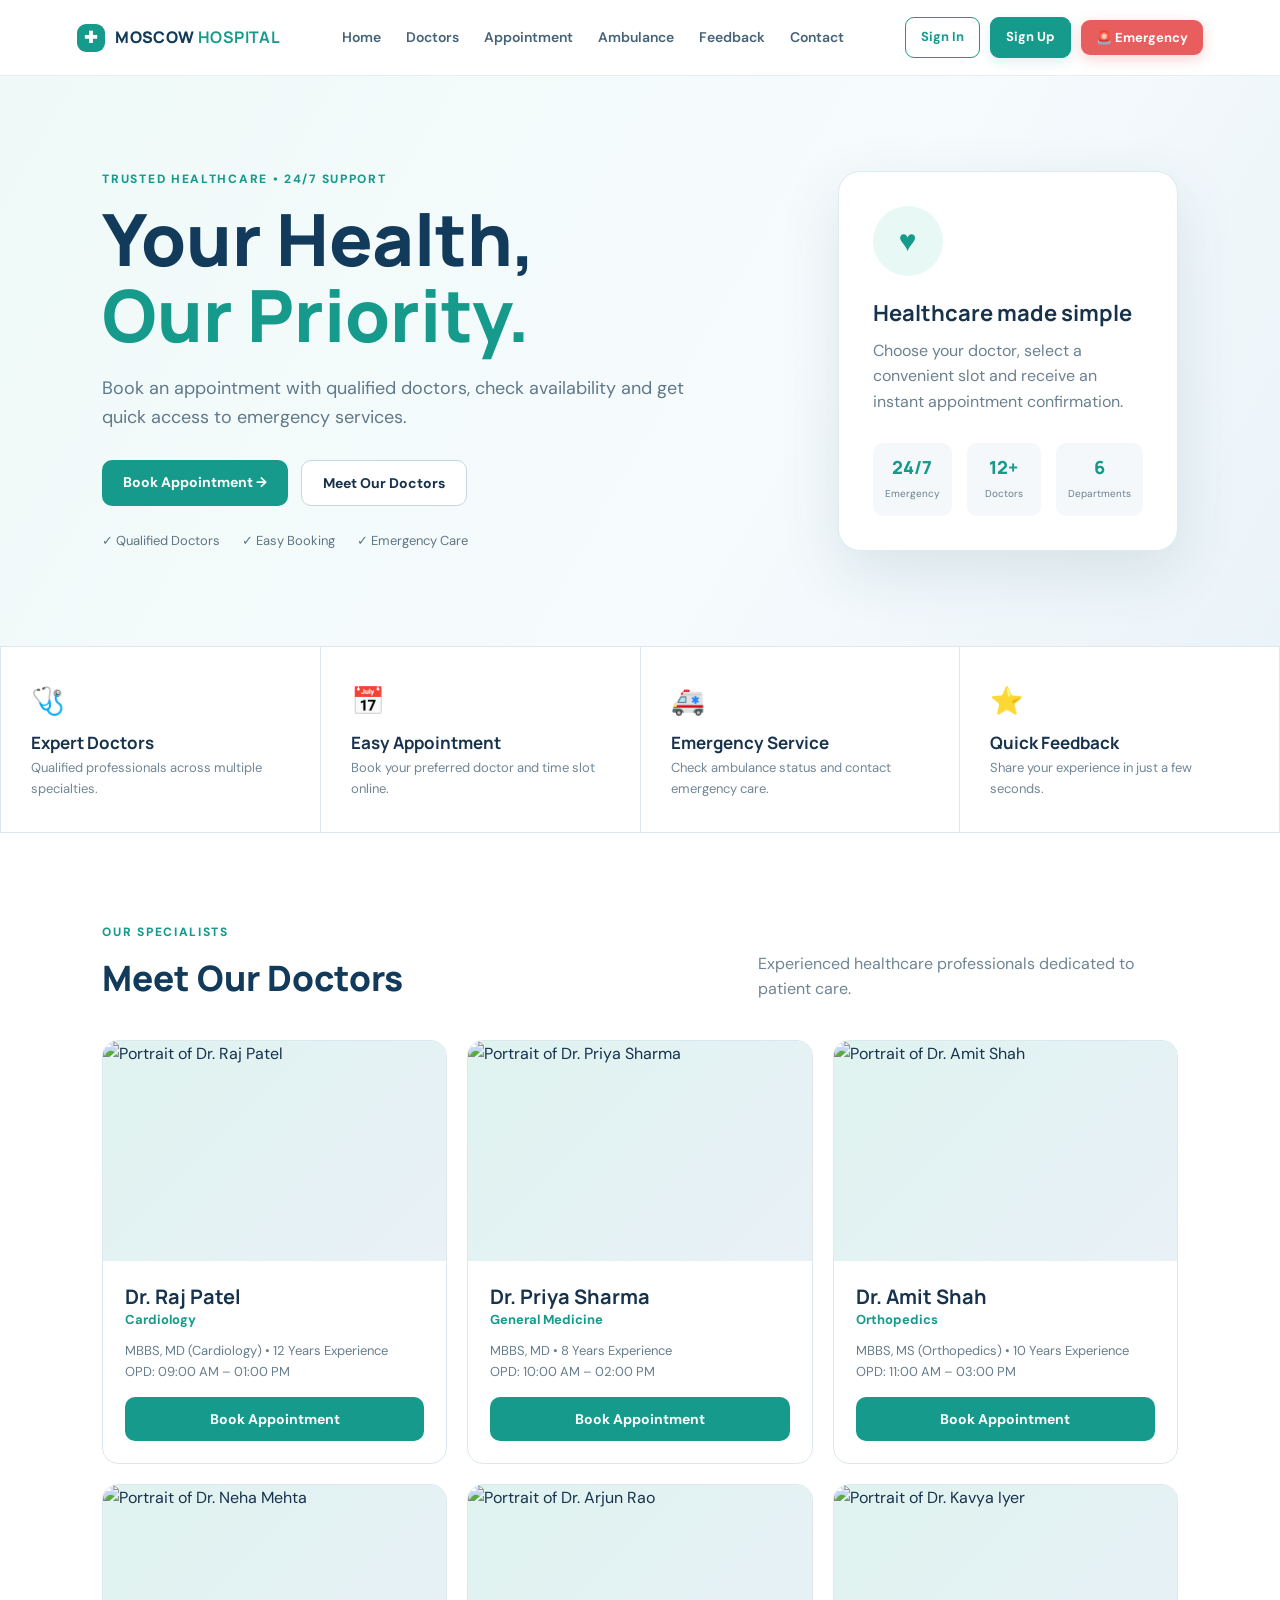
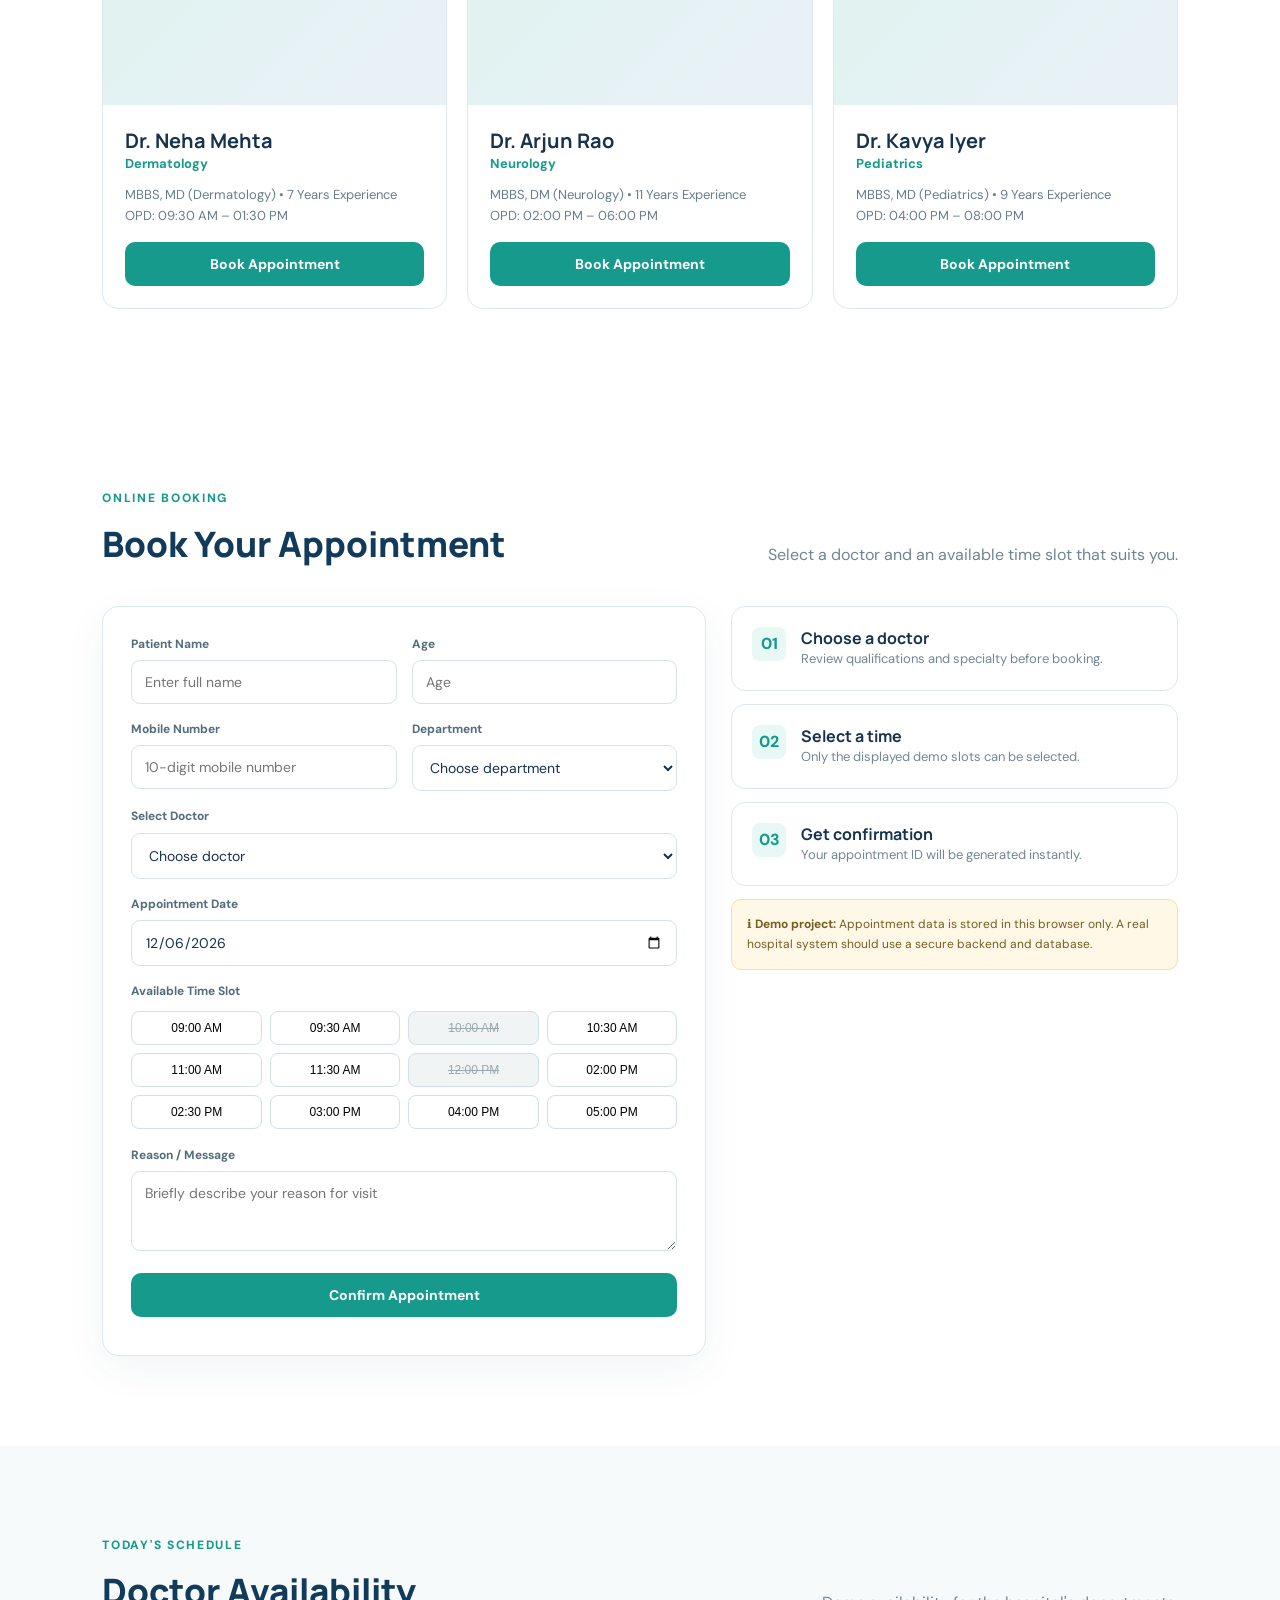
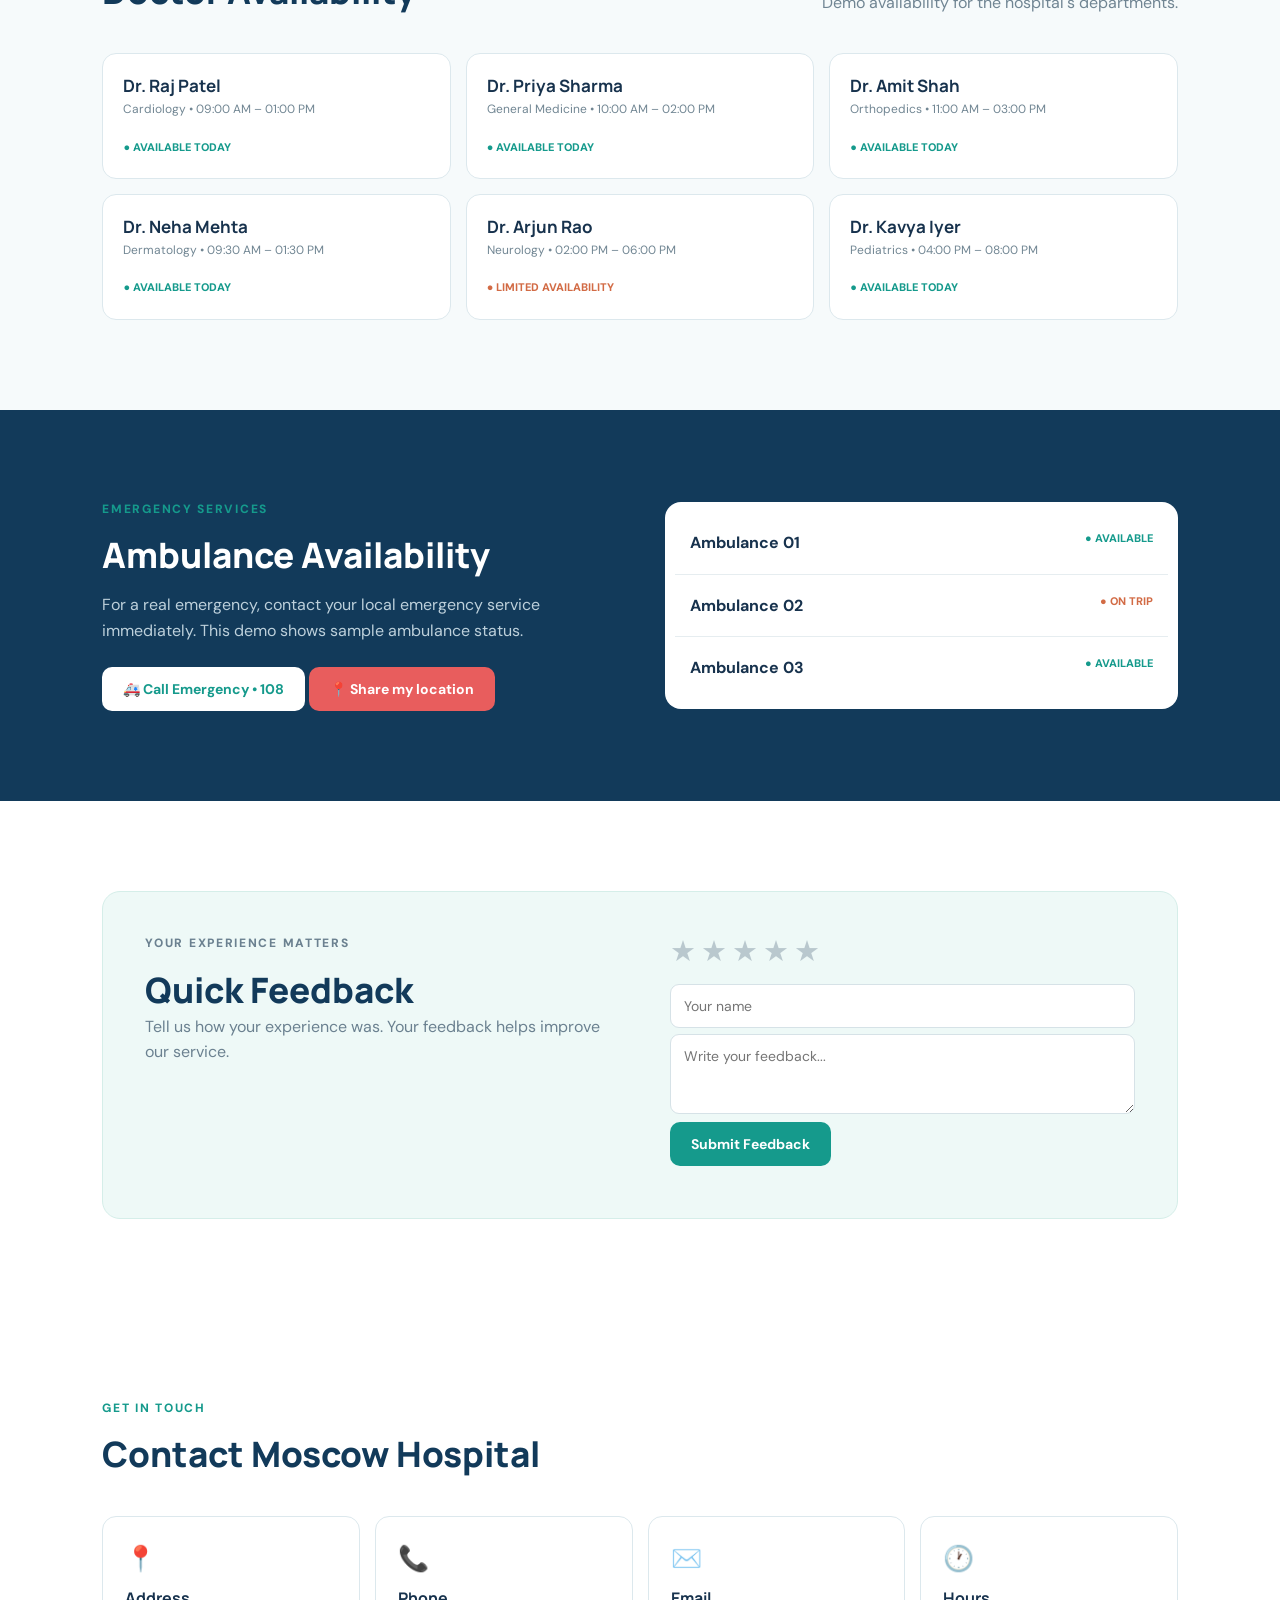
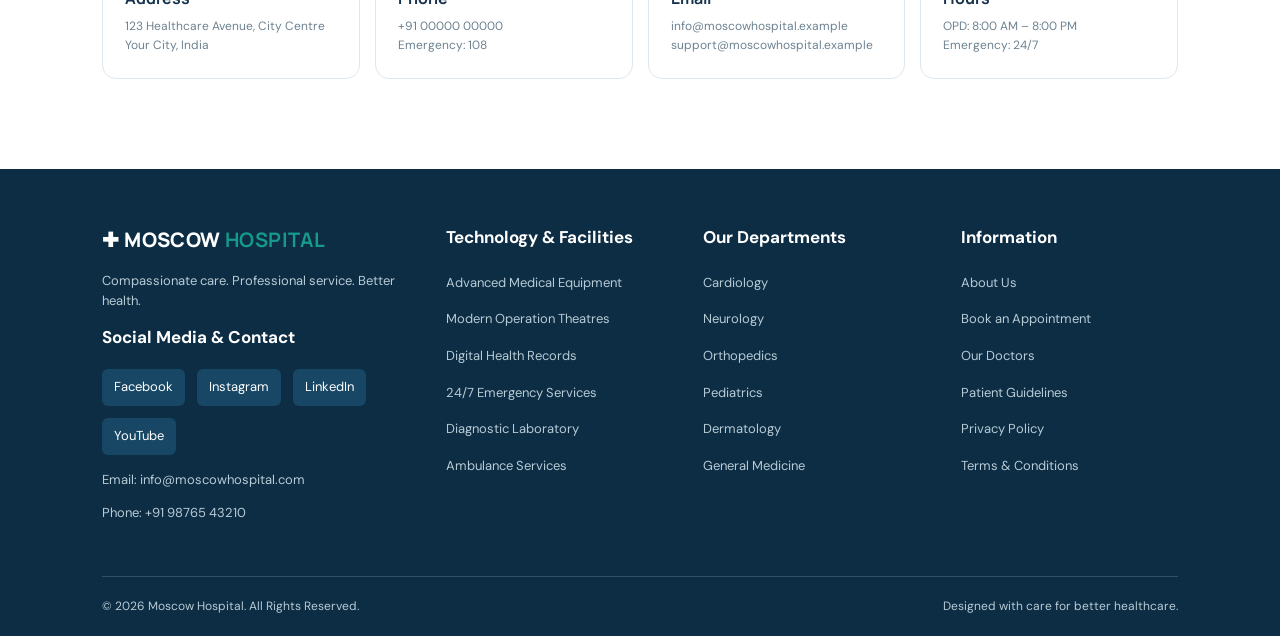
==== commit 48deb2f6: "Changes are modified in html and Css files" ====
--- a/index.html
+++ b/index.html
@@ -1,5 +1,6 @@
 <!DOCTYPE html>
 <html lang="en">
+
 <head>
   <meta charset="UTF-8">
   <meta name="viewport" content="width=device-width, initial-scale=1.0">
@@ -8,156 +9,351 @@
   <link rel="stylesheet" href="css/emergency.css">
   <link rel="stylesheet" href="css/animations.css">
 </head>
+
 <body>
-<header class="navbar">
-  <div class="logo"><span>✚</span> MOSCOW <b>HOSPITAL</b></div>
-  <nav>
-    <a href="#home">Home</a><a href="#doctors">Doctors</a><a href="#appointment">Appointment</a>
-    <a href="#ambulance">Ambulance</a><a href="#feedback">Feedback</a><a href="#contact">Contact</a>
-  </nav>
-  <div class="nav-actions">
-    <a class="auth-btn signin-btn" href="#signin" id="openSignIn">Sign In</a>
-    <a class="auth-btn signup-btn" href="#signup" id="openSignUp">Sign Up</a>
-    <button type="button" class="emergency-mini" id="openEmergency" data-open-emergency aria-haspopup="dialog">🚨 Emergency</button>
+  <header class="navbar">
+    <div class="logo"><span>✚</span> MOSCOW <b>HOSPITAL</b></div>
+    <nav>
+      <a href="#home">Home</a><a href="#doctors">Doctors</a><a href="#appointment">Appointment</a>
+      <a href="#ambulance">Ambulance</a><a href="#feedback">Feedback</a><a href="#contact">Contact</a>
+    </nav>
+    <div class="nav-actions">
+      <a class="auth-btn signin-btn" href="#signin" id="openSignIn">Sign In</a>
+      <a class="auth-btn signup-btn" href="#signup" id="openSignUp">Sign Up</a>
+      <button type="button" class="emergency-mini" id="openEmergency" data-open-emergency aria-haspopup="dialog">🚨
+        Emergency</button>
+    </div>
+  </header>
+
+  <main>
+    <section id="home" class="hero">
+      <div class="hero-content">
+        <p class="eyebrow">TRUSTED HEALTHCARE • 24/7 SUPPORT</p>
+        <h1>Your Health,<br><span>Our Priority.</span></h1>
+        <p class="hero-text">Book an appointment with qualified doctors, check availability and get quick access to
+          emergency services.</p>
+        <div class="hero-buttons">
+          <a class="btn primary" href="#appointment">Book Appointment →</a>
+          <a class="btn outline" href="#doctors">Meet Our Doctors</a>
+        </div>
+        <div class="trust-row"><span>✓ Qualified Doctors</span><span>✓ Easy Booking</span><span>✓ Emergency Care</span>
+        </div>
+      </div>
+      <div class="hero-card">
+        <div class="pulse">♥</div>
+        <h3>Healthcare made simple</h3>
+        <p>Choose your doctor, select a convenient slot and receive an instant appointment confirmation.</p>
+        <div class="stats">
+          <div><strong>24/7</strong><small>Emergency</small></div>
+          <div><strong>12+</strong><small>Doctors</small></div>
+          <div><strong>6</strong><small>Departments</small></div>
+        </div>
+      </div>
+    </section>
+
+    <section class="features">
+      <div><span>🩺</span>
+        <h3>Expert Doctors</h3>
+        <p>Qualified professionals across multiple specialties.</p>
+      </div>
+      <div><span>📅</span>
+        <h3>Easy Appointment</h3>
+        <p>Book your preferred doctor and time slot online.</p>
+      </div>
+      <div><span>🚑</span>
+        <h3>Emergency Service</h3>
+        <p>Check ambulance status and contact emergency care.</p>
+      </div>
+      <div><span>⭐</span>
+        <h3>Quick Feedback</h3>
+        <p>Share your experience in just a few seconds.</p>
+      </div>
+    </section>
+
+    <section id="doctors" class="section">
+      <div class="section-heading">
+        <div>
+          <p class="eyebrow">OUR SPECIALISTS</p>
+          <h2>Meet Our Doctors</h2>
+        </div>
+        <p>Experienced healthcare professionals dedicated to patient care.</p>
+      </div>
+      <div class="doctor-grid" id="doctorGrid"></div>
+    </section>
+
+    <section id="appointment" class="section booking-section">
+      <div class="section-heading">
+        <div>
+          <p class="eyebrow">ONLINE BOOKING</p>
+          <h2>Book Your Appointment</h2>
+        </div>
+        <p>Select a doctor and an available time slot that suits you.</p>
+      </div>
+      <div class="booking-layout">
+        <form id="appointmentForm" class="form-card">
+          <div class="form-row"><label>Patient Name<input id="patientName" required
+                placeholder="Enter full name"></label><label>Age<input id="age" type="number" min="1" max="120" required
+                placeholder="Age"></label></div>
+          <div class="form-row"><label>Mobile Number<input id="mobile" required pattern="[0-9]{10}"
+                placeholder="10-digit mobile number"></label><label>Department<select id="department"
+                required></select></label></div>
+          <label>Select Doctor<select id="doctor" required></select></label>
+          <label>Appointment Date<input id="date" type="date" required></label>
+          <label>Available Time Slot</label>
+          <div id="slots" class="slots"></div>
+          <label>Reason / Message<textarea id="reason" rows="3"
+              placeholder="Briefly describe your reason for visit"></textarea></label>
+          <button class="btn primary full" type="submit">Confirm Appointment</button>
+          <p id="bookingMessage" class="message"></p>
+        </form>
+        <div class="appointment-info">
+          <div class="info-box"><span>01</span>
+            <div>
+              <h3>Choose a doctor</h3>
+              <p>Review qualifications and specialty before booking.</p>
+            </div>
+          </div>
+          <div class="info-box"><span>02</span>
+            <div>
+              <h3>Select a time</h3>
+              <p>Only the displayed demo slots can be selected.</p>
+            </div>
+          </div>
+          <div class="info-box"><span>03</span>
+            <div>
+              <h3>Get confirmation</h3>
+              <p>Your appointment ID will be generated instantly.</p>
+            </div>
+          </div>
+          <div class="notice">ℹ <b>Demo project:</b> Appointment data is stored in this browser only. A real hospital
+            system should use a secure backend and database.</div>
+        </div>
+      </div>
+    </section>
+
+    <section id="availability" class="section light">
+      <div class="section-heading">
+        <div>
+          <p class="eyebrow">TODAY'S SCHEDULE</p>
+          <h2>Doctor Availability</h2>
+        </div>
+        <p>Demo availability for the hospital's departments.</p>
+      </div>
+      <div class="availability-grid" id="availabilityGrid"></div>
+    </section>
+
+    <section id="ambulance" class="section ambulance-section">
+      <div class="ambulance-content">
+        <p class="eyebrow">EMERGENCY SERVICES</p>
+        <h2>Ambulance Availability</h2>
+        <p>For a real emergency, contact your local emergency service immediately. This demo shows sample ambulance
+          status.</p><a class="btn white" href="tel:108">🚑 Call Emergency • 108</a> <button type="button"
+          class="btn em-red" data-open-emergency>📍 Share my location</button>
+      </div>
+      <div class="ambulance-board">
+        <div class="amb-row"><b>Ambulance 01</b><span class="available">● AVAILABLE</span></div>
+        <div class="amb-row"><b>Ambulance 02</b><span class="busy">● ON TRIP</span></div>
+        <div class="amb-row"><b>Ambulance 03</b><span class="available">● AVAILABLE</span></div>
+      </div>
+    </section>
+
+    <section id="feedback" class="section">
+      <div class="feedback-card">
+        <div>
+          <p class="eyebrow">YOUR EXPERIENCE MATTERS</p>
+          <h2>Quick Feedback</h2>
+          <p>Tell us how your experience was. Your feedback helps improve our service.</p>
+        </div>
+        <form id="feedbackForm">
+          <div class="stars" id="stars"><button type="button" data-rating="1">★</button><button type="button"
+              data-rating="2">★</button><button type="button" data-rating="3">★</button><button type="button"
+              data-rating="4">★</button><button type="button" data-rating="5">★</button></div><input id="feedbackName"
+            required placeholder="Your name"><textarea id="feedbackText" required rows="3"
+            placeholder="Write your feedback..."></textarea><button class="btn primary" type="submit">Submit
+            Feedback</button>
+          <p id="feedbackMessage" class="message"></p>
+        </form>
+      </div>
+    </section>
+
+    <section id="contact" class="section contact">
+      <div class="section-heading">
+        <div>
+          <p class="eyebrow">GET IN TOUCH</p>
+          <h2>Contact Moscow Hospital</h2>
+        </div>
+      </div>
+      <div class="contact-grid">
+        <div><span>📍</span>
+          <h3>Address</h3>
+          <p>123 Healthcare Avenue, City Centre<br>Your City, India</p>
+        </div>
+        <div><span>📞</span>
+          <h3>Phone</h3>
+          <p>+91 00000 00000<br>Emergency: 108</p>
+        </div>
+        <div><span>✉️</span>
+          <h3>Email</h3>
+          <p>info@moscowhospital.example<br>support@moscowhospital.example</p>
+        </div>
+        <div><span>🕐</span>
+          <h3>Hours</h3>
+          <p>OPD: 8:00 AM – 8:00 PM<br>Emergency: 24/7</p>
+        </div>
+      </div>
+    </section>
+  </main>
+
+  <footer class="main-footer">
+    <div class="footer-container">
+
+      <!-- Column 1: Social Media & Contact -->
+      <div class="footer-column">
+        <div class="logo">✚ MOSCOW <b>HOSPITAL</b></div>
+        <p>Compassionate care. Professional service.
+          Better health.</p>
+
+        <h3>Social Media & Contact</h3>
+        <div class="social-links">
+          <a href="#">Facebook</a>
+          <a href="#">Instagram</a>
+          <a href="#">LinkedIn</a>
+          <a href="#">YouTube</a>
+        </div>
+        <p>Email: info@moscowhospital.com</p>
+        <p>Phone: +91 98765 43210</p>
+      </div>
+
+      <!-- Column 2: Technology & Facilities -->
+      <div class="footer-column">
+        <h3>Technology & Facilities</h3>
+        <ul>
+          <li><a href="#">Advanced Medical Equipment</a></li>
+          <li><a href="#">Modern Operation Theatres</a></li>
+          <li><a href="#">Digital Health Records</a></li>
+          <li><a href="#">24/7 Emergency Services</a></li>
+          <li><a href="#">Diagnostic Laboratory</a></li>
+          <li><a href="#">Ambulance Services</a></li>
+        </ul>
+      </div>
+
+      <!-- Column 3: Departments -->
+      <div class="footer-column">
+        <h3>Our Departments</h3>
+        <ul>
+          <li><a href="#">Cardiology</a></li>
+          <li><a href="#">Neurology</a></li>
+          <li><a href="#">Orthopedics</a></li>
+          <li><a href="#">Pediatrics</a></li>
+          <li><a href="#">Dermatology</a></li>
+          <li><a href="#">General Medicine</a></li>
+        </ul>
+      </div>
+
+      <!-- Column 4: Information -->
+      <div class="footer-column">
+        <h3>Information</h3>
+        <ul>
+          <li><a href="#">About Us</a></li>
+          <li><a href="#">Book an Appointment</a></li>
+          <li><a href="#">Our Doctors</a></li>
+          <li><a href="#">Patient Guidelines</a></li>
+          <li><a href="#">Privacy Policy</a></li>
+          <li><a href="#">Terms & Conditions</a></li>
+        </ul>
+      </div>
+
+    </div>
+
+    <div class="footer-bottom">
+      <p>© 2026 Moscow Hospital. All Rights Reserved.</p>
+      <p>Designed with care for better healthcare.</p>
+    </div>
+  </footer>
+  <div id="modal" class="modal">
+    <div class="modal-box"><button id="closeModal" class="close">×</button>
+      <div class="success-icon">✓</div>
+      <h2>Appointment Confirmed!</h2>
+      <p id="confirmation"></p><button class="btn primary" id="printBtn">Print Confirmation</button>
+    </div>
   </div>
-</header>
-
-<main>
-<section id="home" class="hero">
-  <div class="hero-content">
-    <p class="eyebrow">TRUSTED HEALTHCARE • 24/7 SUPPORT</p>
-    <h1>Your Health,<br><span>Our Priority.</span></h1>
-    <p class="hero-text">Book an appointment with qualified doctors, check availability and get quick access to emergency services.</p>
-    <div class="hero-buttons">
-      <a class="btn primary" href="#appointment">Book Appointment →</a>
-      <a class="btn outline" href="#doctors">Meet Our Doctors</a>
-    </div>
-    <div class="trust-row"><span>✓ Qualified Doctors</span><span>✓ Easy Booking</span><span>✓ Emergency Care</span></div>
+  <div id="authModal" class="auth-modal" aria-hidden="true">
+    <div class="auth-panel" role="dialog" aria-modal="true" aria-labelledby="authTitle">
+      <button type="button" id="closeAuth" class="auth-close" aria-label="Close">×</button>
+      <div class="auth-brand"><span>✚</span> MOSCOW <b>HOSPITAL</b></div>
+      <p class="eyebrow" id="authEyebrow">WELCOME BACK</p>
+      <h2 id="authTitle">Sign in to your account</h2>
+      <p class="auth-intro">Manage your hospital appointments with ease.</p>
+      <div class="auth-tabs">
+        <button type="button" id="signInTab" class="auth-tab active">Sign In</button>
+        <button type="button" id="signUpTab" class="auth-tab">Sign Up</button>
+      </div>
+      <form id="signInForm" class="auth-form">
+        <label>Email address<input type="email" id="signInEmail" placeholder="you@example.com" required></label>
+        <label>Password<input type="password" id="signInPassword" placeholder="Enter your password" required
+            minlength="6"></label>
+        <button type="submit" class="btn primary full">Sign In</button>
+        <div class="auth-switch"><button type="button" id="goSignUp" class="create-account-btn">Create an account <span
+              aria-hidden="true">→</span></button></div>
+      </form>
+      <form id="signUpForm" class="auth-form" hidden>
+        <label>Full name<input type="text" id="signUpName" placeholder="Enter your full name" required></label>
+        <label>Email address<input type="email" id="signUpEmail" placeholder="you@example.com" required></label>
+        <label>Create password<input type="password" id="signUpPassword" placeholder="At least 6 characters" required
+            minlength="6"></label>
+        <button type="submit" class="btn primary full">Create Account</button>
+      </form>
+      <p id="authMessage" class="auth-message" role="status"></p>
+      <p class="auth-disclaimer">Demo interface only. Secure sign-in requires a backend and database.</p>
+    </div>
   </div>
-  <div class="hero-card">
-    <div class="pulse">♥</div>
-    <h3>Healthcare made simple</h3>
-    <p>Choose your doctor, select a convenient slot and receive an instant appointment confirmation.</p>
-    <div class="stats"><div><strong>24/7</strong><small>Emergency</small></div><div><strong>12+</strong><small>Doctors</small></div><div><strong>6</strong><small>Departments</small></div></div>
+  <div id="emModal" class="em-modal" aria-hidden="true">
+    <div class="em-panel" role="dialog" aria-modal="true" aria-labelledby="emTitle">
+      <button type="button" id="emClose" class="em-close" aria-label="Close">×</button>
+      <div class="em-head"><span class="em-siren">🚨</span>
+        <div>
+          <p class="eyebrow">EMERGENCY ASSIST</p>
+          <h2 id="emTitle">Share your live location with the hospital</h2>
+        </div>
+      </div>
+      <div id="emStatus" class="em-status" role="status" aria-live="polite"></div>
+      <div id="emMapWrap" class="em-map" hidden><iframe id="emMap" title="Map showing your current location"
+          loading="lazy"></iframe></div>
+      <div id="emCoords" class="em-coords" hidden></div>
+      <div class="em-fields">
+        <label class="wide">What is the emergency? (optional)
+          <select id="emType">
+            <option value="">Not specified</option>
+            <option>Chest pain / heart</option>
+            <option>Accident / injury</option>
+            <option>Breathing difficulty</option>
+            <option>Stroke symptoms</option>
+            <option>Pregnancy / delivery</option>
+            <option>Child emergency</option>
+            <option>Other</option>
+          </select></label>
+        <label>Your name (optional)<input id="emName" autocomplete="name" placeholder="Name"></label>
+        <label>Mobile (optional)<input id="emPhone" type="tel" inputmode="numeric" autocomplete="tel" maxlength="10"
+            placeholder="10-digit number"></label>
+      </div>
+      <div class="em-actions">
+        <button type="button" id="emSend" class="btn em-send" disabled>Send my location to hospital</button>
+        <a id="emCall" class="btn em-call" href="tel:108">📞 Call 108</a>
+        <button type="button" id="emRetry" class="btn outline" hidden>Retry location</button>
+      </div>
+      <div id="emSent" class="em-sent" hidden></div>
+      <div id="emBackup" class="em-backup" hidden>
+        <a id="emWhatsApp" class="btn outline" href="#" target="_blank" rel="noopener" hidden>Send via WhatsApp</a>
+        <button type="button" id="emShare" class="btn outline">Share / copy location link</button>
+      </div>
+      <p class="em-privacy">🔒 Your location is shared only when you tap Send, and only used to direct help to you. In a
+        life-threatening emergency, always call too.</p>
+    </div>
   </div>
-</section>
-
-<section class="features">
-  <div><span>🩺</span><h3>Expert Doctors</h3><p>Qualified professionals across multiple specialties.</p></div>
-  <div><span>📅</span><h3>Easy Appointment</h3><p>Book your preferred doctor and time slot online.</p></div>
-  <div><span>🚑</span><h3>Emergency Service</h3><p>Check ambulance status and contact emergency care.</p></div>
-  <div><span>⭐</span><h3>Quick Feedback</h3><p>Share your experience in just a few seconds.</p></div>
-</section>
-
-<section id="doctors" class="section">
-  <div class="section-heading"><div><p class="eyebrow">OUR SPECIALISTS</p><h2>Meet Our Doctors</h2></div><p>Experienced healthcare professionals dedicated to patient care.</p></div>
-  <div class="doctor-grid" id="doctorGrid"></div>
-</section>
-
-<section id="appointment" class="section booking-section">
-  <div class="section-heading"><div><p class="eyebrow">ONLINE BOOKING</p><h2>Book Your Appointment</h2></div><p>Select a doctor and an available time slot that suits you.</p></div>
-  <div class="booking-layout">
-    <form id="appointmentForm" class="form-card">
-      <div class="form-row"><label>Patient Name<input id="patientName" required placeholder="Enter full name"></label><label>Age<input id="age" type="number" min="1" max="120" required placeholder="Age"></label></div>
-      <div class="form-row"><label>Mobile Number<input id="mobile" required pattern="[0-9]{10}" placeholder="10-digit mobile number"></label><label>Department<select id="department" required></select></label></div>
-      <label>Select Doctor<select id="doctor" required></select></label>
-      <label>Appointment Date<input id="date" type="date" required></label>
-      <label>Available Time Slot</label>
-      <div id="slots" class="slots"></div>
-      <label>Reason / Message<textarea id="reason" rows="3" placeholder="Briefly describe your reason for visit"></textarea></label>
-      <button class="btn primary full" type="submit">Confirm Appointment</button>
-      <p id="bookingMessage" class="message"></p>
-    </form>
-    <div class="appointment-info">
-      <div class="info-box"><span>01</span><div><h3>Choose a doctor</h3><p>Review qualifications and specialty before booking.</p></div></div>
-      <div class="info-box"><span>02</span><div><h3>Select a time</h3><p>Only the displayed demo slots can be selected.</p></div></div>
-      <div class="info-box"><span>03</span><div><h3>Get confirmation</h3><p>Your appointment ID will be generated instantly.</p></div></div>
-      <div class="notice">ℹ <b>Demo project:</b> Appointment data is stored in this browser only. A real hospital system should use a secure backend and database.</div>
-    </div>
-  </div>
-</section>
-
-<section id="availability" class="section light">
-  <div class="section-heading"><div><p class="eyebrow">TODAY'S SCHEDULE</p><h2>Doctor Availability</h2></div><p>Demo availability for the hospital's departments.</p></div>
-  <div class="availability-grid" id="availabilityGrid"></div>
-</section>
-
-<section id="ambulance" class="section ambulance-section">
-  <div class="ambulance-content"><p class="eyebrow">EMERGENCY SERVICES</p><h2>Ambulance Availability</h2><p>For a real emergency, contact your local emergency service immediately. This demo shows sample ambulance status.</p><a class="btn white" href="tel:108">🚑 Call Emergency • 108</a> <button type="button" class="btn em-red" data-open-emergency>📍 Share my location</button></div>
-  <div class="ambulance-board"><div class="amb-row"><b>Ambulance 01</b><span class="available">● AVAILABLE</span></div><div class="amb-row"><b>Ambulance 02</b><span class="busy">● ON TRIP</span></div><div class="amb-row"><b>Ambulance 03</b><span class="available">● AVAILABLE</span></div></div>
-</section>
-
-<section id="feedback" class="section">
-  <div class="feedback-card">
-    <div><p class="eyebrow">YOUR EXPERIENCE MATTERS</p><h2>Quick Feedback</h2><p>Tell us how your experience was. Your feedback helps improve our service.</p></div>
-    <form id="feedbackForm"><div class="stars" id="stars"><button type="button" data-rating="1">★</button><button type="button" data-rating="2">★</button><button type="button" data-rating="3">★</button><button type="button" data-rating="4">★</button><button type="button" data-rating="5">★</button></div><input id="feedbackName" required placeholder="Your name"><textarea id="feedbackText" required rows="3" placeholder="Write your feedback..."></textarea><button class="btn primary" type="submit">Submit Feedback</button><p id="feedbackMessage" class="message"></p></form>
-  </div>
-</section>
-
-<section id="contact" class="section contact">
-  <div class="section-heading"><div><p class="eyebrow">GET IN TOUCH</p><h2>Contact Moscow Hospital</h2></div></div>
-  <div class="contact-grid"><div><span>📍</span><h3>Address</h3><p>123 Healthcare Avenue, City Centre<br>Your City, India</p></div><div><span>📞</span><h3>Phone</h3><p>+91 00000 00000<br>Emergency: 108</p></div><div><span>✉️</span><h3>Email</h3><p>info@moscowhospital.example<br>support@moscowhospital.example</p></div><div><span>🕐</span><h3>Hours</h3><p>OPD: 8:00 AM – 8:00 PM<br>Emergency: 24/7</p></div></div>
-</section>
-</main>
-
-<footer><div class="logo">✚ MOSCOW <b>HOSPITAL</b></div><p>Compassionate care. Professional service. Better health.</p><p>© 2026 Moscow Hospital • College Project Demo</p></footer>
-<div id="modal" class="modal"><div class="modal-box"><button id="closeModal" class="close">×</button><div class="success-icon">✓</div><h2>Appointment Confirmed!</h2><p id="confirmation"></p><button class="btn primary" id="printBtn">Print Confirmation</button></div></div>
-<div id="authModal" class="auth-modal" aria-hidden="true">
-  <div class="auth-panel" role="dialog" aria-modal="true" aria-labelledby="authTitle">
-    <button type="button" id="closeAuth" class="auth-close" aria-label="Close">×</button>
-    <div class="auth-brand"><span>✚</span> MOSCOW <b>HOSPITAL</b></div>
-    <p class="eyebrow" id="authEyebrow">WELCOME BACK</p>
-    <h2 id="authTitle">Sign in to your account</h2>
-    <p class="auth-intro">Manage your hospital appointments with ease.</p>
-    <div class="auth-tabs">
-      <button type="button" id="signInTab" class="auth-tab active">Sign In</button>
-      <button type="button" id="signUpTab" class="auth-tab">Sign Up</button>
-    </div>
-    <form id="signInForm" class="auth-form">
-      <label>Email address<input type="email" id="signInEmail" placeholder="you@example.com" required></label>
-      <label>Password<input type="password" id="signInPassword" placeholder="Enter your password" required minlength="6"></label>
-      <button type="submit" class="btn primary full">Sign In</button>
-      <div class="auth-switch"><button type="button" id="goSignUp" class="create-account-btn">Create an account <span aria-hidden="true">→</span></button></div>
-    </form>
-    <form id="signUpForm" class="auth-form" hidden>
-      <label>Full name<input type="text" id="signUpName" placeholder="Enter your full name" required></label>
-      <label>Email address<input type="email" id="signUpEmail" placeholder="you@example.com" required></label>
-      <label>Create password<input type="password" id="signUpPassword" placeholder="At least 6 characters" required minlength="6"></label>
-      <button type="submit" class="btn primary full">Create Account</button>
-    </form>
-    <p id="authMessage" class="auth-message" role="status"></p>
-    <p class="auth-disclaimer">Demo interface only. Secure sign-in requires a backend and database.</p>
-  </div>
-</div>
-<div id="emModal" class="em-modal" aria-hidden="true">
-  <div class="em-panel" role="dialog" aria-modal="true" aria-labelledby="emTitle">
-    <button type="button" id="emClose" class="em-close" aria-label="Close">×</button>
-    <div class="em-head"><span class="em-siren">🚨</span><div><p class="eyebrow">EMERGENCY ASSIST</p><h2 id="emTitle">Share your live location with the hospital</h2></div></div>
-    <div id="emStatus" class="em-status" role="status" aria-live="polite"></div>
-    <div id="emMapWrap" class="em-map" hidden><iframe id="emMap" title="Map showing your current location" loading="lazy"></iframe></div>
-    <div id="emCoords" class="em-coords" hidden></div>
-    <div class="em-fields">
-      <label class="wide">What is the emergency? (optional)
-        <select id="emType"><option value="">Not specified</option><option>Chest pain / heart</option><option>Accident / injury</option><option>Breathing difficulty</option><option>Stroke symptoms</option><option>Pregnancy / delivery</option><option>Child emergency</option><option>Other</option></select></label>
-      <label>Your name (optional)<input id="emName" autocomplete="name" placeholder="Name"></label>
-      <label>Mobile (optional)<input id="emPhone" type="tel" inputmode="numeric" autocomplete="tel" maxlength="10" placeholder="10-digit number"></label>
-    </div>
-    <div class="em-actions">
-      <button type="button" id="emSend" class="btn em-send" disabled>Send my location to hospital</button>
-      <a id="emCall" class="btn em-call" href="tel:108">📞 Call 108</a>
-      <button type="button" id="emRetry" class="btn outline" hidden>Retry location</button>
-    </div>
-    <div id="emSent" class="em-sent" hidden></div>
-    <div id="emBackup" class="em-backup" hidden>
-      <a id="emWhatsApp" class="btn outline" href="#" target="_blank" rel="noopener" hidden>Send via WhatsApp</a>
-      <button type="button" id="emShare" class="btn outline">Share / copy location link</button>
-    </div>
-    <p class="em-privacy">🔒 Your location is shared only when you tap Send, and only used to direct help to you. In a life-threatening emergency, always call too.</p>
-  </div>
-</div>
-<script src="js/config.js"></script>
-<script src="js/script.js"></script>
-<script src="js/emergency.js"></script>
-<script src="js/animations.js"></script>
+  <script src="js/config.js"></script>
+  <script src="js/script.js"></script>
+  <script src="js/emergency.js"></script>
+  <script src="js/animations.js"></script>
 </body>
-</html>
+
+</html>
--- a/css/style.css
+++ b/css/style.css
@@ -1,29 +1,1077 @@
 @import url('https://fonts.googleapis.com/css2?family=DM+Sans:wght@400;500;600;700&family=Manrope:wght@600;700;800&display=swap');
-*{box-sizing:border-box;margin:0;padding:0}html{scroll-behavior:smooth}body{font-family:'DM Sans',sans-serif;color:#17324d;background:#fff;line-height:1.6}.navbar{height:76px;display:flex;align-items:center;justify-content:space-between;padding:0 6%;position:sticky;top:0;background:rgba(255,255,255,.96);backdrop-filter:blur(12px);z-index:20;border-bottom:1px solid #e7eef3}.logo{font-family:Manrope;font-weight:800;letter-spacing:.4px;color:#123a5a}.logo span{display:inline-grid;place-items:center;background:#159a8c;color:#fff;border-radius:9px;width:28px;height:28px;margin-right:7px}.logo b{color:#159a8c}nav{display:flex;gap:25px}nav a{color:#466277;text-decoration:none;font-size:14px;font-weight:600}nav a:hover{color:#159a8c}.emergency-mini{background:#e85d5d;color:white;text-decoration:none;padding:9px 15px;border-radius:9px;font-weight:700;font-size:13px}.hero{min-height:570px;padding:80px 8%;display:flex;align-items:center;justify-content:space-between;background:linear-gradient(120deg,#effaf8,#f6fbfd 60%,#eaf3f8);gap:50px}.hero-content{max-width:670px}.eyebrow{color:#159a8c;font-weight:800;font-size:12px;letter-spacing:1.7px;margin-bottom:12px}.hero h1{font:800 clamp(42px,6vw,72px)/1.05 Manrope;color:#123a5a}.hero h1 span{color:#159a8c}.hero-text{font-size:18px;color:#61788a;max-width:610px;margin:22px 0 28px}.hero-buttons{display:flex;gap:13px;flex-wrap:wrap}.btn{display:inline-block;border:0;border-radius:10px;padding:13px 21px;font:700 14px 'DM Sans';text-decoration:none;cursor:pointer;transition:.2s}.btn:hover{transform:translateY(-2px)}.primary{background:#159a8c;color:#fff}.outline{border:1px solid #c5d8e1;color:#17324d;background:#fff}.white{background:#fff;color:#159a8c}.full{width:100%}.trust-row{display:flex;gap:22px;flex-wrap:wrap;color:#5f7585;font-size:13px;margin-top:25px}.hero-card{width:340px;background:#fff;border:1px solid #dcebef;border-radius:22px;padding:34px;box-shadow:0 20px 60px rgba(30,80,100,.12)}.pulse{width:70px;height:70px;display:grid;place-items:center;background:#e8f8f5;border-radius:50%;font-size:30px;color:#159a8c;margin-bottom:22px}.hero-card h3{font:700 22px Manrope}.hero-card p{color:#6b8190;margin:10px 0 28px}.stats{display:flex;gap:15px}.stats div{flex:1;background:#f4f8fa;padding:12px;border-radius:10px;text-align:center}.stats strong{display:block;color:#159a8c;font:800 18px Manrope}.stats small{font-size:10px;color:#6b8190}.features{display:grid;grid-template-columns:repeat(4,1fr);gap:1px;background:#dce8ed;padding:1px}.features>div{background:#fff;padding:32px 30px}.features span{font-size:27px}.features h3{font:700 17px Manrope;margin:9px 0 4px}.features p{font-size:13px;color:#718695}.section{padding:90px 8%;scroll-margin-top:70px}.section.light{background:#f6fafb}.section-heading{display:flex;justify-content:space-between;gap:40px;align-items:end;margin-bottom:38px}.section-heading h2,.feedback-card h2,.ambulance-section h2{font:800 35px Manrope;color:#123a5a}.section-heading>p{color:#708593;max-width:420px}.doctor-grid{display:grid;grid-template-columns:repeat(3,1fr);gap:20px}.doctor-card{border:1px solid #dce8ed;border-radius:16px;overflow:hidden;background:#fff}.doctor-photo{height:220px;background:linear-gradient(135deg,#dff3ef,#e9f1f7);overflow:hidden;position:relative}.doctor-photo img{width:100%;height:100%;display:block;object-fit:cover;object-position:center 30%;transition:transform .35s ease}.doctor-card:hover .doctor-photo img{transform:scale(1.04)}.doctor-body{padding:22px}.doctor-body h3{font:700 20px Manrope}.specialty{color:#159a8c;font-weight:700;font-size:13px}.qual{font-size:13px;color:#667d8c;margin:10px 0 15px}.doctor-body button{width:100%}.booking-section{background:#fff}.booking-layout{display:grid;grid-template-columns:1.15fr .85fr;gap:25px}.form-card{border:1px solid #dce8ed;border-radius:17px;padding:28px;background:#fff;box-shadow:0 12px 40px rgba(30,70,90,.06)}label{display:block;font-size:12px;font-weight:700;color:#536d7d;margin-bottom:16px}input,select,textarea{width:100%;border:1px solid #d6e2e7;border-radius:9px;padding:12px 13px;margin-top:6px;font:14px 'DM Sans';outline:none;color:#17324d;background:#fff}input:focus,select:focus,textarea:focus{border-color:#159a8c;box-shadow:0 0 0 3px #159a8c18}.form-row{display:grid;grid-template-columns:1fr 1fr;gap:15px}.slots{display:grid;grid-template-columns:repeat(4,1fr);gap:8px;margin:-6px 0 17px}.slot{border:1px solid #cfe0e6;background:#fff;border-radius:8px;padding:9px 4px;font-size:12px;cursor:pointer}.slot:hover,.slot.selected{background:#159a8c;color:#fff;border-color:#159a8c}.slot.booked{background:#f1f4f5;color:#9aa8af;text-decoration:line-through;cursor:not-allowed}.message{font-size:13px;margin-top:10px;color:#159a8c;font-weight:700}.appointment-info{display:flex;flex-direction:column;gap:13px}.info-box{display:flex;gap:15px;padding:20px;border:1px solid #dce8ed;border-radius:14px}.info-box>span{background:#e8f8f5;color:#159a8c;width:34px;height:34px;border-radius:8px;display:grid;place-items:center;font-weight:800}.info-box h3{font:700 16px Manrope}.info-box p{font-size:13px;color:#728793}.notice{background:#fff8e7;border:1px solid #f2dfaa;padding:15px;border-radius:10px;color:#755e22;font-size:12px}.availability-grid{display:grid;grid-template-columns:repeat(3,1fr);gap:15px}.availability-card{background:#fff;border:1px solid #dce8ed;border-radius:14px;padding:20px}.availability-card h3{font:700 17px Manrope}.availability-card p{font-size:12px;color:#718693;margin:3px 0 13px}.status{font-size:11px;font-weight:800}.status.available{color:#159a8c}.status.busy{color:#d26b45}.ambulance-section{background:#123a5a;color:#fff;display:grid;grid-template-columns:1fr 1fr;gap:50px;align-items:center}.ambulance-section h2{color:#fff}.ambulance-section p:not(.eyebrow){color:#bdd0db;margin:13px 0 24px;max-width:560px}.ambulance-board{background:#fff;border-radius:16px;padding:10px}.amb-row{display:flex;justify-content:space-between;padding:18px 15px;border-bottom:1px solid #e6edf0;color:#17324d}.amb-row:last-child{border:0}.available{color:#159a8c;font-size:11px;font-weight:800}.busy{color:#d26b45;font-size:11px;font-weight:800}.feedback-card{background:#eef9f7;border:1px solid #d5eee9;border-radius:18px;padding:42px;display:grid;grid-template-columns:1fr 1fr;gap:60px}.feedback-card p{color:#6b8190}.stars{display:flex;gap:5px;margin-bottom:10px}.stars button{border:0;background:none;color:#b9c8ce;font-size:29px;cursor:pointer}.stars button.active{color:#f2b84b}.contact-grid{display:grid;grid-template-columns:repeat(4,1fr);gap:15px}.contact-grid>div{border:1px solid #dce8ed;border-radius:14px;padding:22px}.contact-grid span{font-size:25px}.contact-grid h3{font:700 16px Manrope;margin:8px 0}.contact-grid p{font-size:12px;color:#6d8290}footer{background:#0d2d45;color:#b7cbd5;padding:35px 8%;display:flex;align-items:center;justify-content:space-between;gap:20px;font-size:12px}footer .logo{color:#fff}.modal{display:none;position:fixed;inset:0;background:#09253899;z-index:50;align-items:center;justify-content:center;padding:20px}.modal.show{display:flex}.modal-box{background:#fff;border-radius:18px;padding:38px;max-width:450px;width:100%;text-align:center;position:relative}.close{position:absolute;right:15px;top:10px;border:0;background:none;font-size:28px;color:#718693;cursor:pointer}.success-icon{margin:auto auto 14px;width:60px;height:60px;border-radius:50%;display:grid;place-items:center;background:#e8f8f5;color:#159a8c;font-size:30px;font-weight:800}.modal-box h2{font:800 25px Manrope}.modal-box p{color:#6c8290;margin:10px 0 22px;font-size:14px}@media(max-width:900px){nav{display:none}.hero{padding:60px 6%;flex-direction:column;align-items:flex-start}.hero-card{width:100%}.features,.doctor-grid,.availability-grid,.contact-grid{grid-template-columns:1fr 1fr}.booking-layout,.ambulance-section,.feedback-card{grid-template-columns:1fr}.section{padding:65px 6%}.section-heading{display:block}.section-heading>p{margin-top:10px}footer{flex-direction:column;align-items:flex-start}}@media(max-width:560px){.features,.doctor-grid,.availability-grid,.contact-grid,.form-row{grid-template-columns:1fr}.navbar{padding:0 4%}.emergency-mini{display:none}.hero{min-height:auto}.hero h1{font-size:44px}.slots{grid-template-columns:repeat(2,1fr)}.feedback-card{padding:25px}}
+
+* {
+    box-sizing: border-box;
+    margin: 0;
+    padding: 0
+}
+
+html {
+    scroll-behavior: smooth
+}
+
+body {
+    font-family: 'DM Sans', sans-serif;
+    color: #17324d;
+    background: #fff;
+    line-height: 1.6
+}
+
+.navbar {
+    height: 76px;
+    display: flex;
+    align-items: center;
+    justify-content: space-between;
+    padding: 0 6%;
+    position: sticky;
+    top: 0;
+    background: rgba(255, 255, 255, .96);
+    backdrop-filter: blur(12px);
+    z-index: 20;
+    border-bottom: 1px solid #e7eef3
+}
+
+.logo {
+    font-family: Manrope;
+    font-weight: 800;
+    letter-spacing: .4px;
+    color: #123a5a
+}
+
+.logo span {
+    display: inline-grid;
+    place-items: center;
+    background: #159a8c;
+    color: #fff;
+    border-radius: 9px;
+    width: 28px;
+    height: 28px;
+    margin-right: 7px
+}
+
+.logo b {
+    color: #159a8c
+}
+
+nav {
+    display: flex;
+    gap: 25px
+}
+
+nav a {
+    color: #466277;
+    text-decoration: none;
+    font-size: 14px;
+    font-weight: 600
+}
+
+nav a:hover {
+    color: #159a8c
+}
+
+.emergency-mini {
+    background: #e85d5d;
+    color: white;
+    text-decoration: none;
+    padding: 9px 15px;
+    border-radius: 9px;
+    font-weight: 700;
+    font-size: 13px
+}
+
+.hero {
+    min-height: 570px;
+    padding: 80px 8%;
+    display: flex;
+    align-items: center;
+    justify-content: space-between;
+    background: linear-gradient(120deg, #effaf8, #f6fbfd 60%, #eaf3f8);
+    gap: 50px
+}
+
+.hero-content {
+    max-width: 670px
+}
+
+.eyebrow {
+    color: #159a8c;
+    font-weight: 800;
+    font-size: 12px;
+    letter-spacing: 1.7px;
+    margin-bottom: 12px
+}
+
+.hero h1 {
+    font: 800 clamp(42px, 6vw, 72px)/1.05 Manrope;
+    color: #123a5a
+}
+
+.hero h1 span {
+    color: #159a8c
+}
+
+.hero-text {
+    font-size: 18px;
+    color: #61788a;
+    max-width: 610px;
+    margin: 22px 0 28px
+}
+
+.hero-buttons {
+    display: flex;
+    gap: 13px;
+    flex-wrap: wrap
+}
+
+.btn {
+    display: inline-block;
+    border: 0;
+    border-radius: 10px;
+    padding: 13px 21px;
+    font: 700 14px 'DM Sans';
+    text-decoration: none;
+    cursor: pointer;
+    transition: .2s
+}
+
+.btn:hover {
+    transform: translateY(-2px)
+}
+
+.primary {
+    background: #159a8c;
+    color: #fff
+}
+
+.outline {
+    border: 1px solid #c5d8e1;
+    color: #17324d;
+    background: #fff
+}
+
+.white {
+    background: #fff;
+    color: #159a8c
+}
+
+.full {
+    width: 100%
+}
+
+.trust-row {
+    display: flex;
+    gap: 22px;
+    flex-wrap: wrap;
+    color: #5f7585;
+    font-size: 13px;
+    margin-top: 25px
+}
+
+.hero-card {
+    width: 340px;
+    background: #fff;
+    border: 1px solid #dcebef;
+    border-radius: 22px;
+    padding: 34px;
+    box-shadow: 0 20px 60px rgba(30, 80, 100, .12)
+}
+
+.pulse {
+    width: 70px;
+    height: 70px;
+    display: grid;
+    place-items: center;
+    background: #e8f8f5;
+    border-radius: 50%;
+    font-size: 30px;
+    color: #159a8c;
+    margin-bottom: 22px
+}
+
+.hero-card h3 {
+    font: 700 22px Manrope
+}
+
+.hero-card p {
+    color: #6b8190;
+    margin: 10px 0 28px
+}
+
+.stats {
+    display: flex;
+    gap: 15px
+}
+
+.stats div {
+    flex: 1;
+    background: #f4f8fa;
+    padding: 12px;
+    border-radius: 10px;
+    text-align: center
+}
+
+.stats strong {
+    display: block;
+    color: #159a8c;
+    font: 800 18px Manrope
+}
+
+.stats small {
+    font-size: 10px;
+    color: #6b8190
+}
+
+.features {
+    display: grid;
+    grid-template-columns: repeat(4, 1fr);
+    gap: 1px;
+    background: #dce8ed;
+    padding: 1px
+}
+
+.features>div {
+    background: #fff;
+    padding: 32px 30px
+}
+
+.features span {
+    font-size: 27px
+}
+
+.features h3 {
+    font: 700 17px Manrope;
+    margin: 9px 0 4px
+}
+
+.features p {
+    font-size: 13px;
+    color: #718695
+}
+
+.section {
+    padding: 90px 8%;
+    scroll-margin-top: 70px
+}
+
+.section.light {
+    background: #f6fafb
+}
+
+.section-heading {
+    display: flex;
+    justify-content: space-between;
+    gap: 40px;
+    align-items: end;
+    margin-bottom: 38px
+}
+
+.section-heading h2,
+.feedback-card h2,
+.ambulance-section h2 {
+    font: 800 35px Manrope;
+    color: #123a5a
+}
+
+.section-heading>p {
+    color: #708593;
+    max-width: 420px
+}
+
+.doctor-grid {
+    display: grid;
+    grid-template-columns: repeat(3, 1fr);
+    gap: 20px
+}
+
+.doctor-card {
+    border: 1px solid #dce8ed;
+    border-radius: 16px;
+    overflow: hidden;
+    background: #fff
+}
+
+.doctor-photo {
+    height: 220px;
+    background: linear-gradient(135deg, #dff3ef, #e9f1f7);
+    overflow: hidden;
+    position: relative
+}
+
+.doctor-photo img {
+    width: 100%;
+    height: 100%;
+    display: block;
+    object-fit: cover;
+    object-position: center 30%;
+    transition: transform .35s ease
+}
+
+.doctor-card:hover .doctor-photo img {
+    transform: scale(1.04)
+}
+
+.doctor-body {
+    padding: 22px
+}
+
+.doctor-body h3 {
+    font: 700 20px Manrope
+}
+
+.specialty {
+    color: #159a8c;
+    font-weight: 700;
+    font-size: 13px
+}
+
+.qual {
+    font-size: 13px;
+    color: #667d8c;
+    margin: 10px 0 15px
+}
+
+.doctor-body button {
+    width: 100%
+}
+
+.booking-section {
+    background: #fff
+}
+
+.booking-layout {
+    display: grid;
+    grid-template-columns: 1.15fr .85fr;
+    gap: 25px
+}
+
+.form-card {
+    border: 1px solid #dce8ed;
+    border-radius: 17px;
+    padding: 28px;
+    background: #fff;
+    box-shadow: 0 12px 40px rgba(30, 70, 90, .06)
+}
+
+label {
+    display: block;
+    font-size: 12px;
+    font-weight: 700;
+    color: #536d7d;
+    margin-bottom: 16px
+}
+
+input,
+select,
+textarea {
+    width: 100%;
+    border: 1px solid #d6e2e7;
+    border-radius: 9px;
+    padding: 12px 13px;
+    margin-top: 6px;
+    font: 14px 'DM Sans';
+    outline: none;
+    color: #17324d;
+    background: #fff
+}
+
+input:focus,
+select:focus,
+textarea:focus {
+    border-color: #159a8c;
+    box-shadow: 0 0 0 3px #159a8c18
+}
+
+.form-row {
+    display: grid;
+    grid-template-columns: 1fr 1fr;
+    gap: 15px
+}
+
+.slots {
+    display: grid;
+    grid-template-columns: repeat(4, 1fr);
+    gap: 8px;
+    margin: -6px 0 17px
+}
+
+.slot {
+    border: 1px solid #cfe0e6;
+    background: #fff;
+    border-radius: 8px;
+    padding: 9px 4px;
+    font-size: 12px;
+    cursor: pointer
+}
+
+.slot:hover,
+.slot.selected {
+    background: #159a8c;
+    color: #fff;
+    border-color: #159a8c
+}
+
+.slot.booked {
+    background: #f1f4f5;
+    color: #9aa8af;
+    text-decoration: line-through;
+    cursor: not-allowed
+}
+
+.message {
+    font-size: 13px;
+    margin-top: 10px;
+    color: #159a8c;
+    font-weight: 700
+}
+
+.appointment-info {
+    display: flex;
+    flex-direction: column;
+    gap: 13px
+}
+
+.info-box {
+    display: flex;
+    gap: 15px;
+    padding: 20px;
+    border: 1px solid #dce8ed;
+    border-radius: 14px
+}
+
+.info-box>span {
+    background: #e8f8f5;
+    color: #159a8c;
+    width: 34px;
+    height: 34px;
+    border-radius: 8px;
+    display: grid;
+    place-items: center;
+    font-weight: 800
+}
+
+.info-box h3 {
+    font: 700 16px Manrope
+}
+
+.info-box p {
+    font-size: 13px;
+    color: #728793
+}
+
+.notice {
+    background: #fff8e7;
+    border: 1px solid #f2dfaa;
+    padding: 15px;
+    border-radius: 10px;
+    color: #755e22;
+    font-size: 12px
+}
+
+.availability-grid {
+    display: grid;
+    grid-template-columns: repeat(3, 1fr);
+    gap: 15px
+}
+
+.availability-card {
+    background: #fff;
+    border: 1px solid #dce8ed;
+    border-radius: 14px;
+    padding: 20px
+}
+
+.availability-card h3 {
+    font: 700 17px Manrope
+}
+
+.availability-card p {
+    font-size: 12px;
+    color: #718693;
+    margin: 3px 0 13px
+}
+
+.status {
+    font-size: 11px;
+    font-weight: 800
+}
+
+.status.available {
+    color: #159a8c
+}
+
+.status.busy {
+    color: #d26b45
+}
+
+.ambulance-section {
+    background: #123a5a;
+    color: #fff;
+    display: grid;
+    grid-template-columns: 1fr 1fr;
+    gap: 50px;
+    align-items: center
+}
+
+.ambulance-section h2 {
+    color: #fff
+}
+
+.ambulance-section p:not(.eyebrow) {
+    color: #bdd0db;
+    margin: 13px 0 24px;
+    max-width: 560px
+}
+
+.ambulance-board {
+    background: #fff;
+    border-radius: 16px;
+    padding: 10px
+}
+
+.amb-row {
+    display: flex;
+    justify-content: space-between;
+    padding: 18px 15px;
+    border-bottom: 1px solid #e6edf0;
+    color: #17324d
+}
+
+.amb-row:last-child {
+    border: 0
+}
+
+.available {
+    color: #159a8c;
+    font-size: 11px;
+    font-weight: 800
+}
+
+.busy {
+    color: #d26b45;
+    font-size: 11px;
+    font-weight: 800
+}
+
+.feedback-card {
+    background: #eef9f7;
+    border: 1px solid #d5eee9;
+    border-radius: 18px;
+    padding: 42px;
+    display: grid;
+    grid-template-columns: 1fr 1fr;
+    gap: 60px
+}
+
+.feedback-card p {
+    color: #6b8190
+}
+
+.stars {
+    display: flex;
+    gap: 5px;
+    margin-bottom: 10px
+}
+
+.stars button {
+    border: 0;
+    background: none;
+    color: #b9c8ce;
+    font-size: 29px;
+    cursor: pointer
+}
+
+.stars button.active {
+    color: #f2b84b
+}
+
+.contact-grid {
+    display: grid;
+    grid-template-columns: repeat(4, 1fr);
+    gap: 15px
+}
+
+.contact-grid>div {
+    border: 1px solid #dce8ed;
+    border-radius: 14px;
+    padding: 22px
+}
+
+.contact-grid span {
+    font-size: 25px
+}
+
+.contact-grid h3 {
+    font: 700 16px Manrope;
+    margin: 8px 0
+}
+
+.contact-grid p {
+    font-size: 12px;
+    color: #6d8290
+}
+
+/* MAIN FOOTER */
+.main-footer {
+    background: #0d2d45;
+    color: #b7cbd5;
+    padding: 55px 8% 20px;
+}
+
+.footer-container {
+    display: grid;
+    grid-template-columns: 1.4fr 1fr 1fr 1fr;
+    gap: 40px;
+}
+
+.footer-column h3 {
+    color: #fff;
+    font-size: 17px;
+    margin-bottom: 18px;
+}
+
+.footer-column p {
+    font-size: 13px;
+    margin: 12px 0;
+}
+
+.footer-column .logo {
+    color: #fff;
+    font-size: 20px;
+    margin-bottom: 15px;
+}
+
+.footer-column ul {
+    list-style: none;
+}
+
+.footer-column ul li {
+    margin-bottom: 11px;
+}
+
+.footer-column a {
+    color: #b7cbd5;
+    text-decoration: none;
+    font-size: 13px;
+    transition: 0.3s;
+}
+
+.footer-column a:hover {
+    color: #159a8c;
+    padding-left: 5px;
+}
+
+.social-links {
+    display: flex;
+    flex-wrap: wrap;
+    gap: 12px;
+    margin-bottom: 15px;
+}
+
+.social-links a {
+    color: #fff;
+    background: #174765;
+    padding: 8px 12px;
+    border-radius: 6px;
+}
+
+.social-links a:hover {
+    background: #159a8c;
+}
+
+.footer-bottom {
+    border-top: 1px solid #315064;
+    margin-top: 40px;
+    padding-top: 20px;
+    display: flex;
+    justify-content: space-between;
+    gap: 15px;
+    font-size: 12px;
+}
+
+/* RESPONSIVE FOOTER */
+@media (max-width: 900px) {
+    .footer-container {
+        grid-template-columns: 1fr 1fr;
+    }
+}
+
+@media (max-width: 560px) {
+    .footer-container {
+        grid-template-columns: 1fr;
+    }
+
+    .footer-bottom {
+        flex-direction: column;
+    }
+}
+
+footer .logo {
+    color: #fff
+}
+
+.modal {
+    display: none;
+    position: fixed;
+    inset: 0;
+    background: #09253899;
+    z-index: 50;
+    align-items: center;
+    justify-content: center;
+    padding: 20px
+}
+
+.modal.show {
+    display: flex
+}
+
+.modal-box {
+    background: #fff;
+    border-radius: 18px;
+    padding: 38px;
+    max-width: 450px;
+    width: 100%;
+    text-align: center;
+    position: relative
+}
+
+.close {
+    position: absolute;
+    right: 15px;
+    top: 10px;
+    border: 0;
+    background: none;
+    font-size: 28px;
+    color: #718693;
+    cursor: pointer
+}
+
+.success-icon {
+    margin: auto auto 14px;
+    width: 60px;
+    height: 60px;
+    border-radius: 50%;
+    display: grid;
+    place-items: center;
+    background: #e8f8f5;
+    color: #159a8c;
+    font-size: 30px;
+    font-weight: 800
+}
+
+.modal-box h2 {
+    font: 800 25px Manrope
+}
+
+.modal-box p {
+    color: #6c8290;
+    margin: 10px 0 22px;
+    font-size: 14px
+}
+
+@media(max-width:900px) {
+    nav {
+        display: none
+    }
+
+    .hero {
+        padding: 60px 6%;
+        flex-direction: column;
+        align-items: flex-start
+    }
+
+    .hero-card {
+        width: 100%
+    }
+
+    .features,
+    .doctor-grid,
+    .availability-grid,
+    .contact-grid {
+        grid-template-columns: 1fr 1fr
+    }
+
+    .booking-layout,
+    .ambulance-section,
+    .feedback-card {
+        grid-template-columns: 1fr
+    }
+
+    .section {
+        padding: 65px 6%
+    }
+
+    .section-heading {
+        display: block
+    }
+
+    .section-heading>p {
+        margin-top: 10px
+    }
+
+    footer {
+        flex-direction: column;
+        align-items: flex-start
+    }
+}
+
+@media(max-width:560px) {
+
+    .features,
+    .doctor-grid,
+    .availability-grid,
+    .contact-grid,
+    .form-row {
+        grid-template-columns: 1fr
+    }
+
+    .navbar {
+        padding: 0 4%
+    }
+
+    .emergency-mini {
+        display: none
+    }
+
+    .hero {
+        min-height: auto
+    }
+
+    .hero h1 {
+        font-size: 44px
+    }
+
+    .slots {
+        grid-template-columns: repeat(2, 1fr)
+    }
+
+    .feedback-card {
+        padding: 25px
+    }
+}
 
 /* Header sign-in and sign-up actions */
-.nav-actions{display:flex;align-items:center;gap:10px;flex-shrink:0}
-.auth-btn{display:inline-flex;align-items:center;justify-content:center;padding:9px 15px;border-radius:9px;text-decoration:none;font-size:13px;font-weight:700;transition:.2s;white-space:nowrap}
-.signin-btn{color:#159a8c;border:1px solid #159a8c;background:#fff}
-.signin-btn:hover{background:#e8f8f5}
-.signup-btn{color:#fff;background:#159a8c;border:1px solid #159a8c;box-shadow:0 4px 12px #159a8c24}
-.signup-btn:hover{background:#117f75;transform:translateY(-1px)}
-.auth-modal{display:none;position:fixed;inset:0;z-index:100;background:rgba(9,37,56,.64);backdrop-filter:blur(5px);align-items:center;justify-content:center;padding:20px}
-.auth-modal.show{display:flex}
-.auth-panel{position:relative;width:100%;max-width:440px;max-height:90vh;overflow:auto;background:#fff;border:1px solid #dcebef;border-radius:22px;padding:32px;box-shadow:0 24px 80px rgba(8,40,60,.25)}
-.auth-close{position:absolute;right:17px;top:12px;border:0;background:none;font-size:30px;color:#718693;cursor:pointer}
-.auth-brand{font-family:Manrope;font-weight:800;color:#123a5a;margin-bottom:25px;font-size:15px}
-.auth-brand span{display:inline-grid;place-items:center;background:#159a8c;color:#fff;border-radius:8px;width:26px;height:26px;margin-right:6px}
-.auth-brand b{color:#159a8c}
-.auth-panel h2{font:800 25px Manrope;color:#123a5a;line-height:1.25}
-.auth-intro{color:#718695;font-size:13px;margin:9px 0 20px}
-.auth-tabs{display:grid;grid-template-columns:1fr 1fr;gap:5px;padding:5px;background:#f1f7f8;border-radius:10px;margin-bottom:20px}
-.auth-tab{border:0;border-radius:7px;padding:10px;background:transparent;color:#61788a;font-weight:700;cursor:pointer}
-.auth-tab.active{background:#fff;color:#159a8c;box-shadow:0 2px 8px #17324d12}
-.auth-form label{margin-bottom:13px}
-.auth-form input{margin-top:6px}
-.auth-message{min-height:20px;font-size:12px;font-weight:700;color:#159a8c;margin-top:10px}
-.auth-disclaimer{font-size:11px;color:#8798a2;border-top:1px solid #edf1f3;padding-top:13px;margin-top:12px}
-@media(max-width:1100px){.navbar{padding:0 3%}nav{gap:13px}nav a{font-size:12px}.auth-btn{padding:8px 10px}}
-@media(max-width:900px){.navbar{height:auto;min-height:76px;flex-wrap:wrap;gap:10px;padding:12px 5%}.nav-actions{margin-left:auto}.emergency-mini{display:inline-flex}nav{display:none}}
-@media(max-width:480px){.nav-actions{gap:6px}.auth-btn{font-size:12px;padding:8px}.emergency-mini{display:none}.auth-panel{padding:25px 21px}}
+.nav-actions {
+    display: flex;
+    align-items: center;
+    gap: 10px;
+    flex-shrink: 0
+}
+
+.auth-btn {
+    display: inline-flex;
+    align-items: center;
+    justify-content: center;
+    padding: 9px 15px;
+    border-radius: 9px;
+    text-decoration: none;
+    font-size: 13px;
+    font-weight: 700;
+    transition: .2s;
+    white-space: nowrap
+}
+
+.signin-btn {
+    color: #159a8c;
+    border: 1px solid #159a8c;
+    background: #fff
+}
+
+.signin-btn:hover {
+    background: #e8f8f5
+}
+
+.signup-btn {
+    color: #fff;
+    background: #159a8c;
+    border: 1px solid #159a8c;
+    box-shadow: 0 4px 12px #159a8c24
+}
+
+.signup-btn:hover {
+    background: #117f75;
+    transform: translateY(-1px)
+}
+
+.auth-modal {
+    display: none;
+    position: fixed;
+    inset: 0;
+    z-index: 100;
+    background: rgba(9, 37, 56, .64);
+    backdrop-filter: blur(5px);
+    align-items: center;
+    justify-content: center;
+    padding: 20px
+}
+
+.auth-modal.show {
+    display: flex
+}
+
+.auth-panel {
+    position: relative;
+    width: 100%;
+    max-width: 440px;
+    max-height: 90vh;
+    overflow: auto;
+    background: #fff;
+    border: 1px solid #dcebef;
+    border-radius: 22px;
+    padding: 32px;
+    box-shadow: 0 24px 80px rgba(8, 40, 60, .25)
+}
+
+.auth-close {
+    position: absolute;
+    right: 17px;
+    top: 12px;
+    border: 0;
+    background: none;
+    font-size: 30px;
+    color: #718693;
+    cursor: pointer
+}
+
+.auth-brand {
+    font-family: Manrope;
+    font-weight: 800;
+    color: #123a5a;
+    margin-bottom: 25px;
+    font-size: 15px
+}
+
+.auth-brand span {
+    display: inline-grid;
+    place-items: center;
+    background: #159a8c;
+    color: #fff;
+    border-radius: 8px;
+    width: 26px;
+    height: 26px;
+    margin-right: 6px
+}
+
+.auth-brand b {
+    color: #159a8c
+}
+
+.auth-panel h2 {
+    font: 800 25px Manrope;
+    color: #123a5a;
+    line-height: 1.25
+}
+
+.auth-intro {
+    color: #718695;
+    font-size: 13px;
+    margin: 9px 0 20px
+}
+
+.auth-tabs {
+    display: grid;
+    grid-template-columns: 1fr 1fr;
+    gap: 5px;
+    padding: 5px;
+    background: #f1f7f8;
+    border-radius: 10px;
+    margin-bottom: 20px
+}
+
+.auth-tab {
+    border: 0;
+    border-radius: 7px;
+    padding: 10px;
+    background: transparent;
+    color: #61788a;
+    font-weight: 700;
+    cursor: pointer
+}
+
+.auth-tab.active {
+    background: #fff;
+    color: #159a8c;
+    box-shadow: 0 2px 8px #17324d12
+}
+
+.auth-form label {
+    margin-bottom: 13px
+}
+
+.auth-form input {
+    margin-top: 6px
+}
+
+.auth-message {
+    min-height: 20px;
+    font-size: 12px;
+    font-weight: 700;
+    color: #159a8c;
+    margin-top: 10px
+}
+
+.auth-disclaimer {
+    font-size: 11px;
+    color: #8798a2;
+    border-top: 1px solid #edf1f3;
+    padding-top: 13px;
+    margin-top: 12px
+}
+
+@media(max-width:1100px) {
+    .navbar {
+        padding: 0 3%
+    }
+
+    nav {
+        gap: 13px
+    }
+
+    nav a {
+        font-size: 12px
+    }
+
+    .auth-btn {
+        padding: 8px 10px
+    }
+}
+
+@media(max-width:900px) {
+    .navbar {
+        height: auto;
+        min-height: 76px;
+        flex-wrap: wrap;
+        gap: 10px;
+        padding: 12px 5%
+    }
+
+    .nav-actions {
+        margin-left: auto
+    }
+
+    .emergency-mini {
+        display: inline-flex
+    }
+
+    nav {
+        display: none
+    }
+}
+
+@media(max-width:480px) {
+    .nav-actions {
+        gap: 6px
+    }
+
+    .auth-btn {
+        font-size: 12px;
+        padding: 8px
+    }
+
+    .emergency-mini {
+        display: none
+    }
+
+    .auth-panel {
+        padding: 25px 21px
+    }
+}
